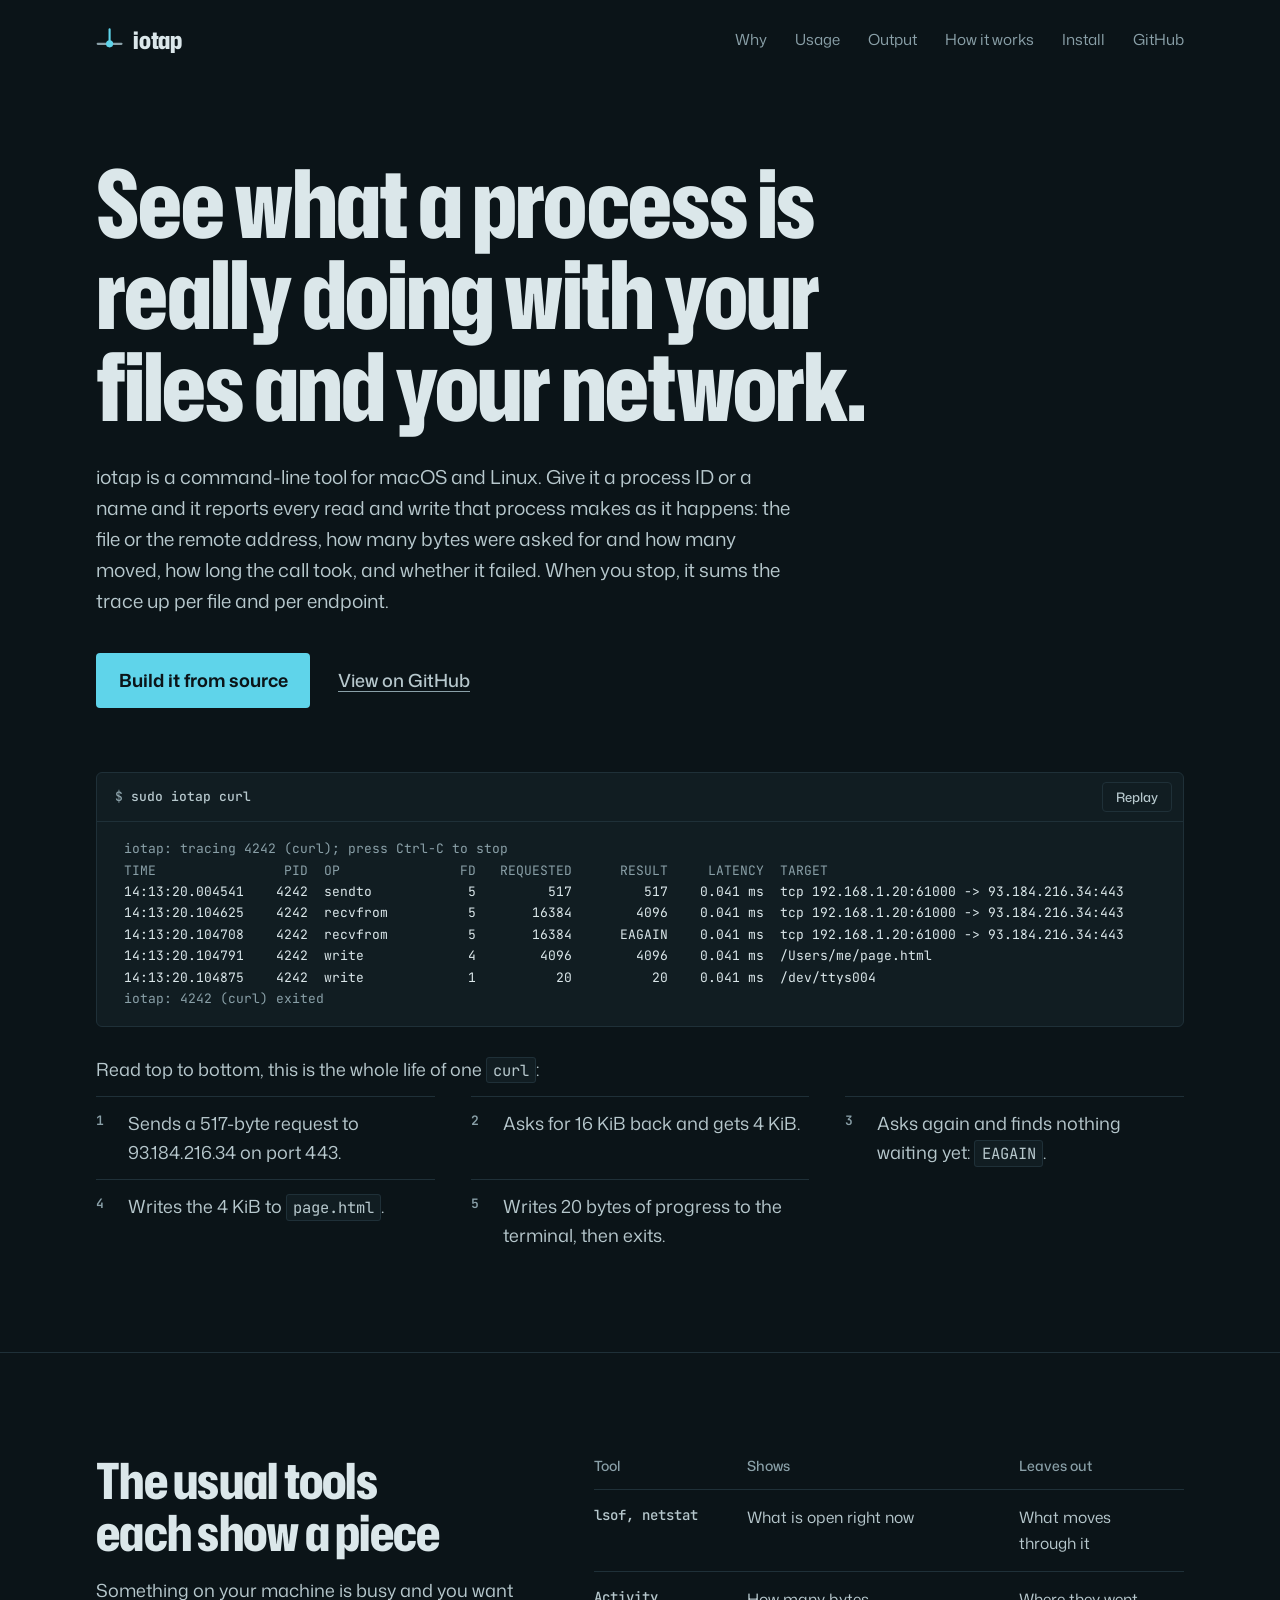
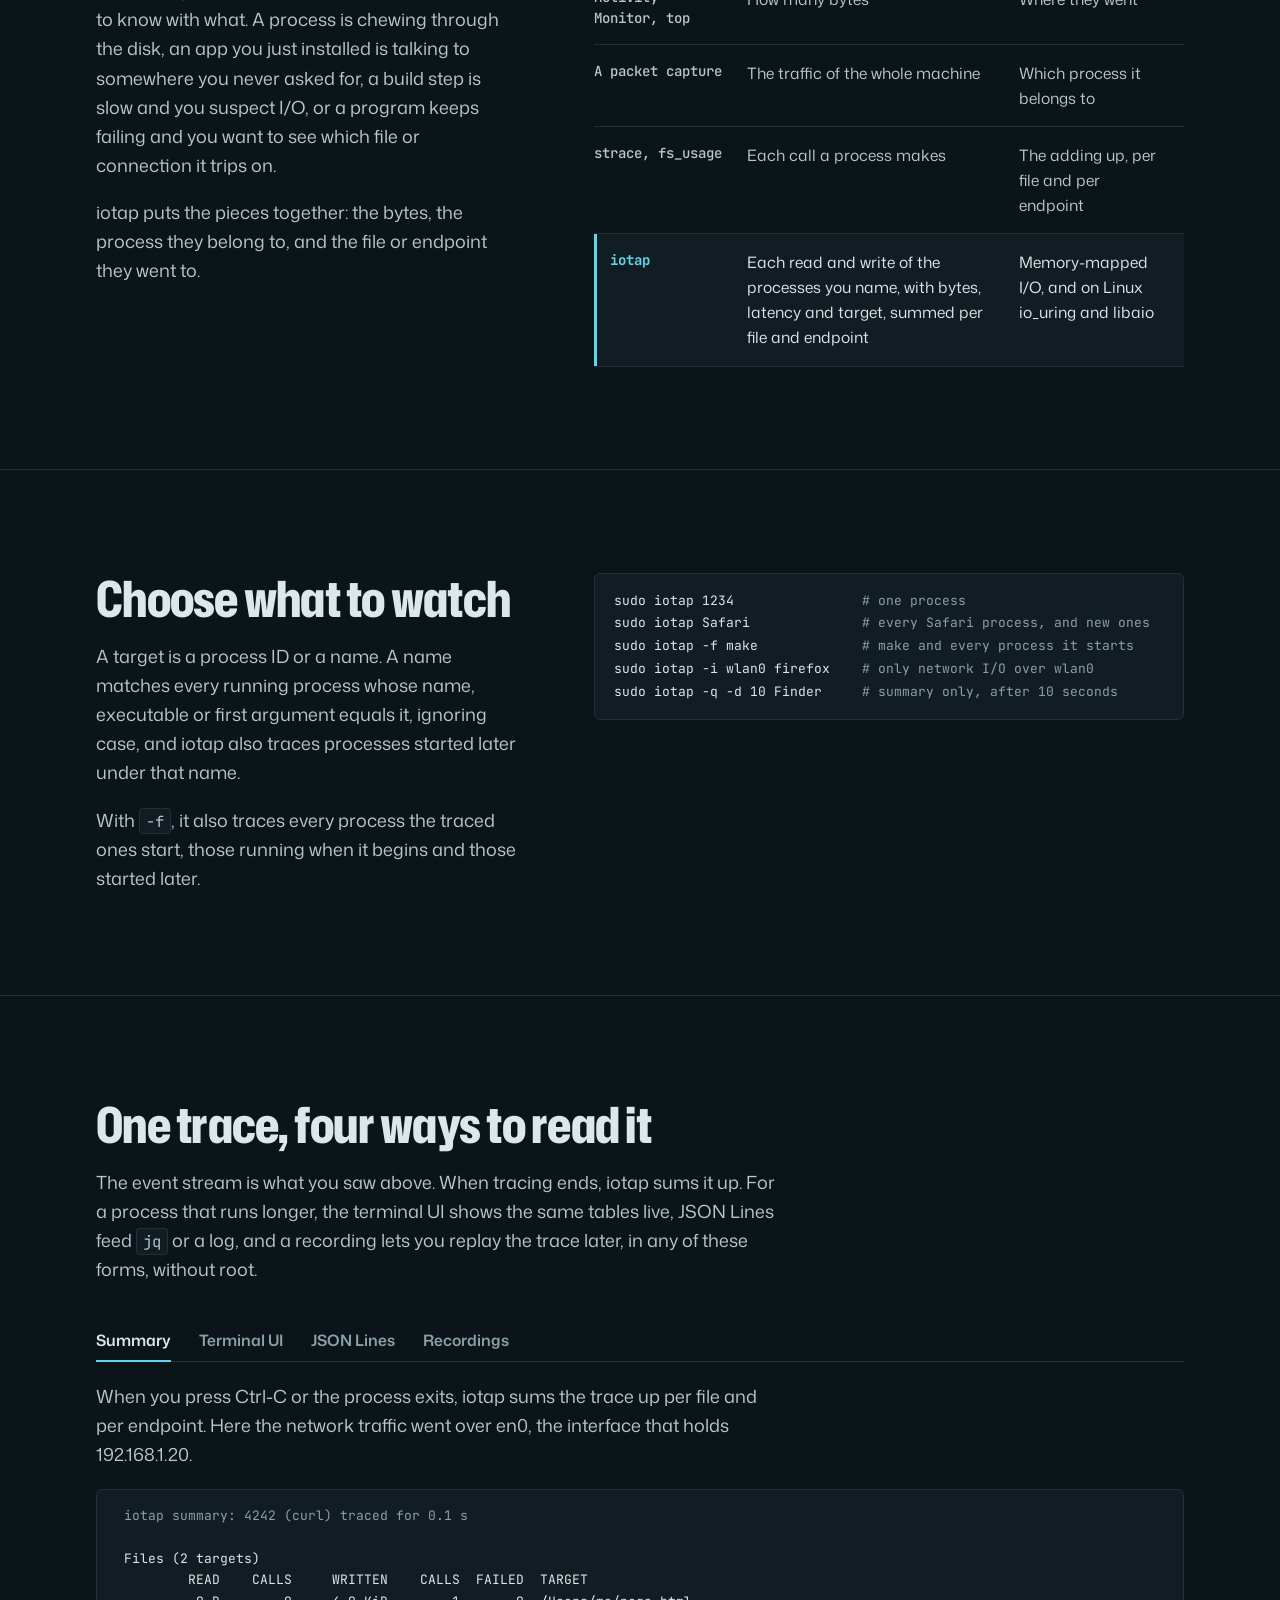
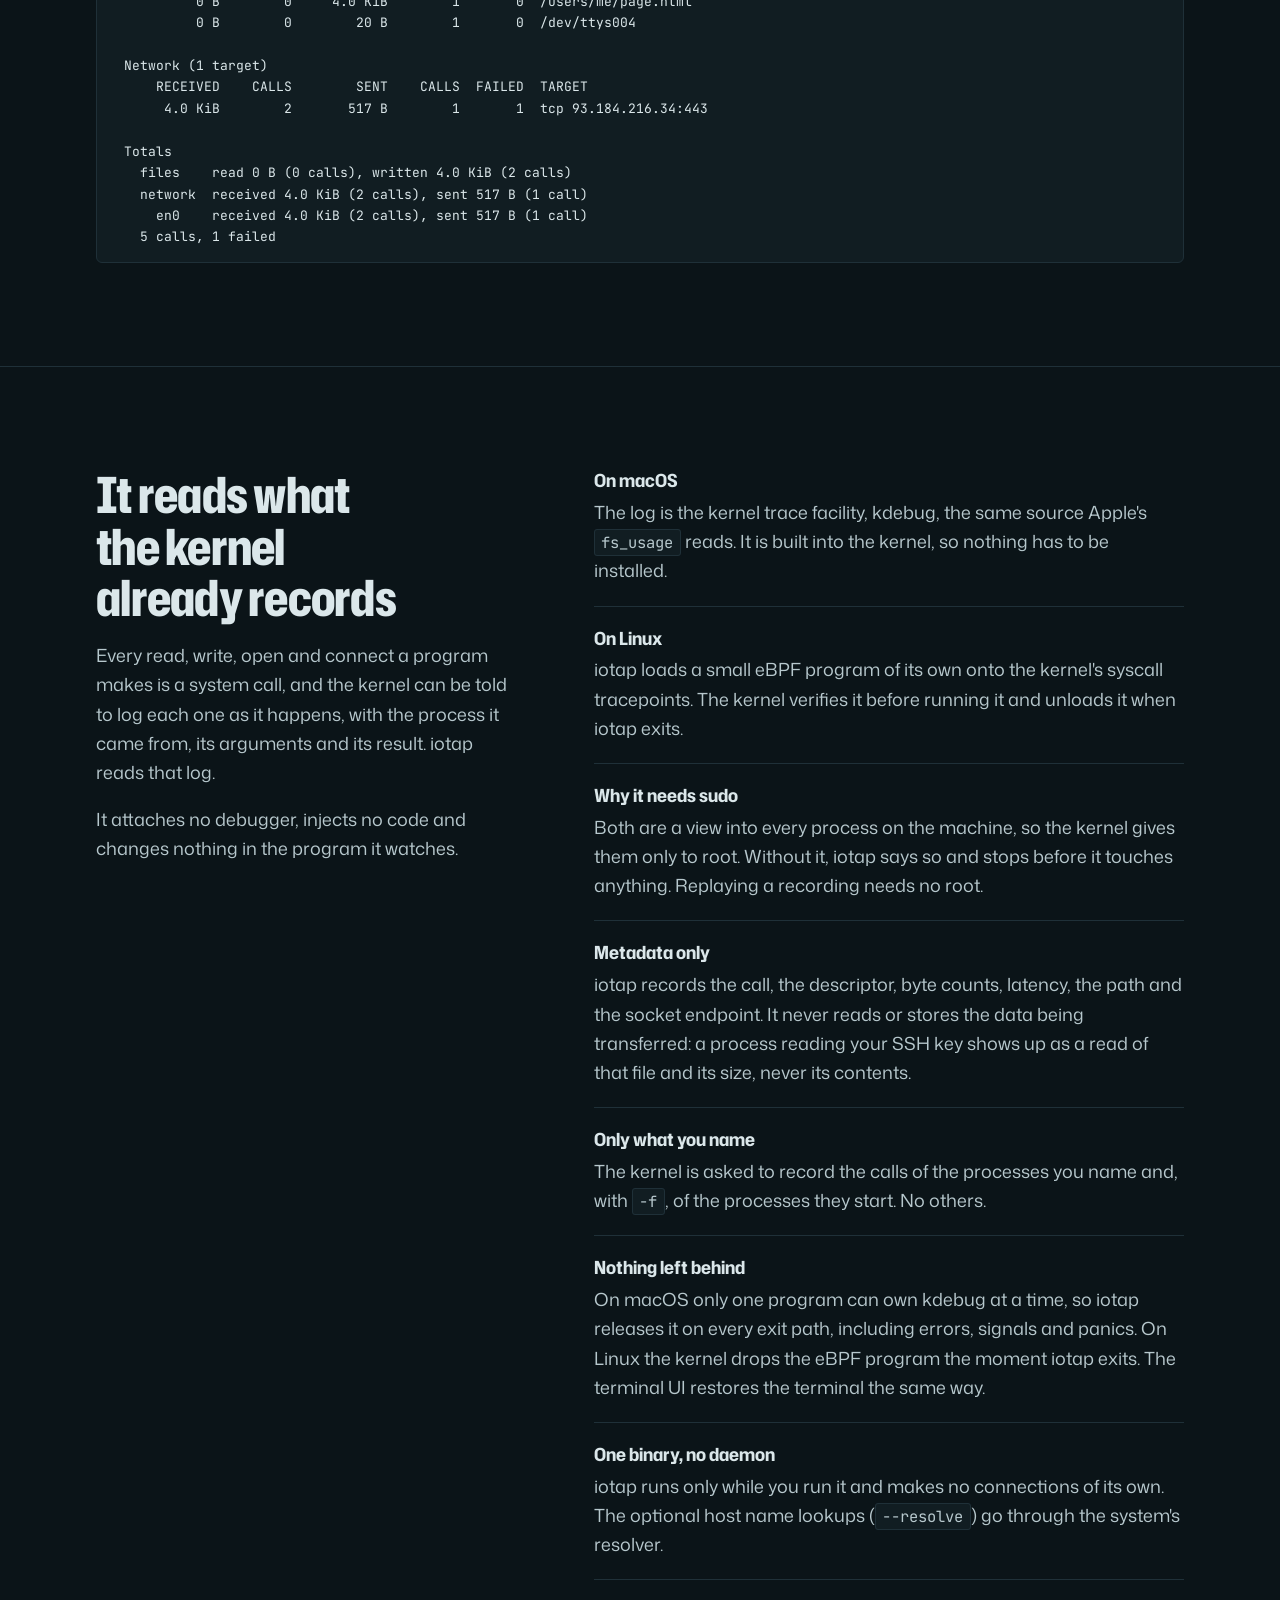
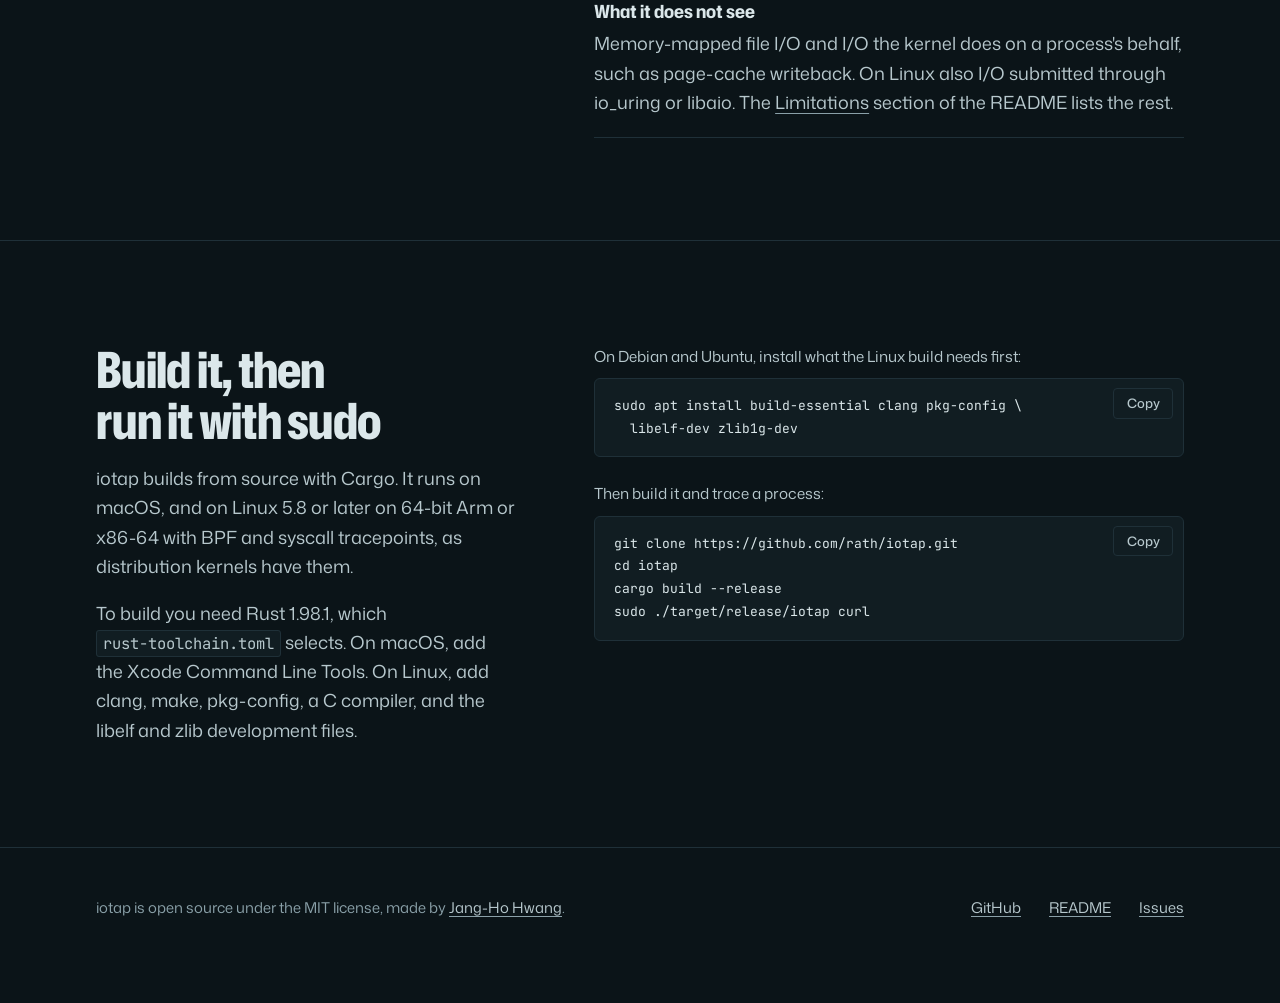
==== docs/index.html @ a46b5065 "docs(site): add the project website for iotap.told.me - Add docs/ with a one-page dark site: what io" ====
<!doctype html>
<html lang="en">
<head>
  <meta charset="utf-8">
  <meta name="viewport" content="width=device-width, initial-scale=1">
  <title>iotap: see the file and network I/O of any process</title>
  <meta name="description" content="A command-line tool for macOS and Linux that reports every read and write a process makes: the file or address, the bytes, the latency. Summed up per file and per endpoint.">
  <meta name="color-scheme" content="dark">
  <meta name="theme-color" content="#0b1418">
  <link rel="canonical" href="https://iotap.told.me/">
  <link rel="icon" href="favicon.svg" type="image/svg+xml">
  <meta property="og:type" content="website">
  <meta property="og:site_name" content="iotap">
  <meta property="og:title" content="iotap: see the file and network I/O of any process">
  <meta property="og:description" content="Every read and write a process makes, with the file or address, the bytes and the latency. For macOS and Linux.">
  <meta property="og:url" content="https://iotap.told.me/">
  <meta property="og:image" content="https://iotap.told.me/assets/og.jpg">
  <meta property="og:image:type" content="image/jpeg">
  <meta property="og:image:width" content="1200">
  <meta property="og:image:height" content="630">
  <meta property="og:image:alt" content="The headline of the iotap website above a few lines of iotap output: a sendto and two recvfrom calls with their sizes and latencies.">
  <meta name="twitter:card" content="summary_large_image">
  <link rel="preload" href="assets/fonts/hubot-sans-latin-wdth.woff2" as="font" type="font/woff2" crossorigin>
  <link rel="preload" href="assets/fonts/mona-sans-latin-wght.woff2" as="font" type="font/woff2" crossorigin>
  <script>document.documentElement.classList.add("js")</script>
  <link rel="stylesheet" href="assets/site.css">
  <script src="assets/site.js" defer></script>
</head>
<body>
  <a class="skip" href="#main">Skip to the content</a>

  <header class="wrap top">
    <a class="mark" href="./" aria-label="iotap, home">
      <svg viewBox="0 0 32 32" aria-hidden="true" focusable="false">
        <path d="M2 21h28" stroke="#8aa0a8" stroke-width="2.5" stroke-linecap="round" fill="none"/>
        <path d="M16 4v17" stroke="#5fd4ea" stroke-width="2.5" stroke-linecap="round" fill="none"/>
        <circle cx="16" cy="21" r="4.2" fill="#5fd4ea"/>
      </svg>
      iotap
    </a>
    <nav aria-label="Sections">
      <a class="opt" href="#why">Why</a>
      <a href="#usage">Usage</a>
      <a href="#output">Output</a>
      <a class="opt" href="#how">How it works</a>
      <a href="#install">Install</a>
      <a href="https://github.com/rath/iotap">GitHub</a>
    </nav>
  </header>

  <main id="main">
    <section class="wrap hero" aria-labelledby="title">
      <h1 id="title">See what a process is really doing with your files and your network.</h1>
      <p class="lede">iotap is a command-line tool for macOS and Linux. Give it a process ID or a name and it reports every read and write that process makes as it happens: the file or the remote address, how many bytes were asked for and how many moved, how long the call took, and whether it failed. When you stop, it sums the trace up per file and per endpoint.</p>
      <div class="actions">
        <a class="btn" href="#install">Build it from source</a>
        <a class="textlink" href="https://github.com/rath/iotap">View on GitHub</a>
      </div>

      <figure class="trace" id="trace">
        <div class="trace-bar">
          <span class="prompt"><span data-typed="sudo iotap curl">sudo iotap curl</span></span>
          <button class="ghost replay" id="replay" type="button">Replay</button>
        </div>
        <div class="term" role="group" aria-label="Example output of sudo iotap curl" tabindex="0">
        <div class="ln dm" data-pause="420">iotap: tracing 4242 (curl); press Ctrl-C to stop</div>
        <div class="ln dm" data-pause="260">TIME                PID  OP               FD   REQUESTED      RESULT     LATENCY  TARGET</div>
        <div class="ln" data-pause="700" data-call="1">14:13:20.004541    4242  sendto            5         517         517    0.041 ms  tcp 192.168.1.20:61000 -&gt; 93.184.216.34:443</div>
        <div class="ln" data-pause="130" data-call="2">14:13:20.104625    4242  recvfrom          5       16384        4096    0.041 ms  tcp 192.168.1.20:61000 -&gt; 93.184.216.34:443</div>
        <div class="ln" data-pause="130" data-call="3">14:13:20.104708    4242  recvfrom          5       16384      EAGAIN    0.041 ms  tcp 192.168.1.20:61000 -&gt; 93.184.216.34:443</div>
        <div class="ln" data-pause="130" data-call="4">14:13:20.104791    4242  write             4        4096        4096    0.041 ms  /Users/me/page.html</div>
        <div class="ln" data-pause="520" data-call="5">14:13:20.104875    4242  write             1          20          20    0.041 ms  /dev/ttys004</div>
        <div class="ln dm" data-pause="0">iotap: 4242 (curl) exited</div>
        </div>
      </figure>

      <p class="story-lead">Read top to bottom, this is the whole life of one <code>curl</code>:</p>
      <ol class="story">
        <li tabindex="0" data-call="1">Sends a 517-byte request to 93.184.216.34 on port 443.</li>
        <li tabindex="0" data-call="2">Asks for 16 KiB back and gets 4 KiB.</li>
        <li tabindex="0" data-call="3">Asks again and finds nothing waiting yet: <code>EAGAIN</code>.</li>
        <li tabindex="0" data-call="4">Writes the 4 KiB to <code>page.html</code>.</li>
        <li tabindex="0" data-call="5">Writes 20 bytes of progress to the terminal, then exits.</li>
      </ol>
    </section>

    <section class="sec" id="why" aria-labelledby="why-title">
      <div class="wrap grid">
        <div class="say">
          <h2 id="why-title">The usual tools each show a piece</h2>
          <p>Something on your machine is busy and you want to know with what. A process is chewing through the disk, an app you just installed is talking to somewhere you never asked for, a build step is slow and you suspect I/O, or a program keeps failing and you want to see which file or connection it trips on.</p>
          <p>iotap puts the pieces together: the bytes, the process they belong to, and the file or endpoint they went to.</p>
        </div>
        <table class="tools">
          <caption class="vh">What each tool shows and what it leaves out</caption>
          <thead>
            <tr><th scope="col">Tool</th><th scope="col">Shows</th><th scope="col">Leaves out</th></tr>
          </thead>
          <tbody>
            <tr><th scope="row">lsof, netstat</th><td data-label="Shows">What is open right now</td><td data-label="Leaves out">What moves through it</td></tr>
            <tr><th scope="row">Activity Monitor, top</th><td data-label="Shows">How many bytes</td><td data-label="Leaves out">Where they went</td></tr>
            <tr><th scope="row">A packet capture</th><td data-label="Shows">The traffic of the whole machine</td><td data-label="Leaves out">Which process it belongs to</td></tr>
            <tr><th scope="row">strace, fs_usage</th><td data-label="Shows">Each call a process makes</td><td data-label="Leaves out">The adding up, per file and per endpoint</td></tr>
            <tr class="us"><th scope="row">iotap</th><td data-label="Shows">Each read and write of the processes you name, with bytes, latency and target, summed per file and endpoint</td><td data-label="Leaves out">Memory-mapped I/O, and on Linux io_uring and libaio</td></tr>
          </tbody>
        </table>
      </div>
    </section>

    <section class="sec" id="usage" aria-labelledby="usage-title">
      <div class="wrap grid">
        <div class="say">
          <h2 id="usage-title">Choose what to watch</h2>
          <p>A target is a process ID or a name. A name matches every running process whose name, executable or first argument equals it, ignoring case, and iotap also traces processes started later under that name.</p>
          <p>With <code>-f</code>, it also traces every process the traced ones start, those running when it begins and those started later.</p>
        </div>
        <div class="cmd">
          <pre><code>sudo iotap 1234                <span class="c"># one process</span>
sudo iotap Safari              <span class="c"># every Safari process, and new ones</span>
sudo iotap -f make             <span class="c"># make and every process it starts</span>
sudo iotap -i wlan0 firefox    <span class="c"># only network I/O over wlan0</span>
sudo iotap -q -d 10 Finder     <span class="c"># summary only, after 10 seconds</span></code></pre>
        </div>
      </div>
    </section>

    <section class="sec" id="output" aria-labelledby="output-title">
      <div class="wrap grid stack">
        <div class="say">
          <h2 id="output-title">One trace, four ways to read it</h2>
          <p>The event stream is what you saw above. When tracing ends, iotap sums it up. For a process that runs longer, the terminal UI shows the same tables live, JSON Lines feed <code>jq</code> or a log, and a recording lets you replay the trace later, in any of these forms, without root.</p>
        </div>
        <div class="tabs">
          <div class="tablist" role="tablist" aria-label="Ways to read a trace">
            <button class="tab" role="tab" type="button" id="tab-summary" aria-controls="panel-summary" aria-selected="true">Summary</button>
            <button class="tab" role="tab" type="button" id="tab-tui" aria-controls="panel-tui" aria-selected="false" tabindex="-1">Terminal UI</button>
            <button class="tab" role="tab" type="button" id="tab-json" aria-controls="panel-json" aria-selected="false" tabindex="-1">JSON Lines</button>
            <button class="tab" role="tab" type="button" id="tab-record" aria-controls="panel-record" aria-selected="false" tabindex="-1">Recordings</button>
          </div>

          <section class="panel" id="panel-summary" role="tabpanel" aria-labelledby="tab-summary">
            <h3>Summary</h3>
            <p>When you press Ctrl-C or the process exits, iotap sums the trace up per file and per endpoint. Here the network traffic went over en0, the interface that holds 192.168.1.20.</p>
            <div class="trace">
              <div class="term" role="group" aria-label="Example summary" tabindex="0">
        <div class="ln dm">iotap summary: 4242 (curl) traced for 0.1 s</div>
        <div class="ln"> </div>
        <div class="ln">Files (2 targets)</div>
        <div class="ln">        READ    CALLS     WRITTEN    CALLS  FAILED  TARGET</div>
        <div class="ln">         0 B        0     4.0 KiB        1       0  /Users/me/page.html</div>
        <div class="ln">         0 B        0        20 B        1       0  /dev/ttys004</div>
        <div class="ln"> </div>
        <div class="ln">Network (1 target)</div>
        <div class="ln">    RECEIVED    CALLS        SENT    CALLS  FAILED  TARGET</div>
        <div class="ln">     4.0 KiB        2       517 B        1       1  tcp 93.184.216.34:443</div>
        <div class="ln"> </div>
        <div class="ln">Totals</div>
        <div class="ln">  files    read 0 B (0 calls), written 4.0 KiB (2 calls)</div>
        <div class="ln">  network  received 4.0 KiB (2 calls), sent 517 B (1 call)</div>
        <div class="ln">    en0    received 4.0 KiB (2 calls), sent 517 B (1 call)</div>
        <div class="ln">  5 calls, 1 failed</div>
              </div>
            </div>
          </section>

          <section class="panel" id="panel-tui" role="tabpanel" aria-labelledby="tab-tui" data-later>
            <h3>Terminal UI</h3>
            <p><code>--tui</code> shows throughput for the last complete second and in total, then three tabs: files, network endpoints, and the latest 10,000 events. This is the Files tab after replaying a recorded download.</p>
            <div class="trace">
              <div class="term" role="group" aria-label="The terminal UI, Files tab" tabindex="0">
        <div class="ln"><span class="rev"> iotap </span> <span class="dm">4242 curl (exited)</span>                                                               0:00:12</div>
        <div class="ln">                FILE READ  FILE WRITTEN  NET RECEIVED      NET SENT</div>
        <div class="ln"> per second           0 B       1.2 MiB       1.2 MiB           0 B</div>
        <div class="ln"> total                0 B      14.1 MiB      14.1 MiB         517 B</div>
        <div class="ln ban"> End of the recording. Press q for the summary.</div>
        <div class="ln"><span class="rev"> 1 Files (2) </span>  2 Network (1)   3 Events (7,205)                                     sort: bytes</div>
        <div class="ln">       READ   CALLS    WRITTEN   CALLS FAILED IDLE TARGET</div>
        <div class="ln">        0 B       0   14.1 MiB    3601      0  &lt;1s /Users/me/big.iso</div>
        <div class="ln">        0 B       0       20 B       1      0  &lt;1s /dev/ttys004</div>
        <div class="ln"> </div>
        <div class="ln dm"> 4242 (curl) exited    q quit  s sort  p pause  i interfaces  r reset  ↑↓ select  enter details</div>
              </div>
            </div>
            <ul class="keys">
              <li><kbd>1</kbd> <kbd>2</kbd> <kbd>3</kbd> switch tabs</li>
              <li><kbd>s</kbd> sort by bytes, read, write, calls or recency</li>
              <li><kbd>Enter</kbd> details of the selected row</li>
              <li><kbd>p</kbd> pause the view; tracing goes on</li>
              <li><kbd>y</kbd> copy the selected path or address</li>
              <li><kbd>i</kbd> traffic of each network interface</li>
              <li><kbd>q</kbd> quit and print the summary</li>
            </ul>
          </section>

          <section class="panel" id="panel-json" role="tabpanel" aria-labelledby="tab-json" data-later>
            <h3>JSON Lines</h3>
            <p><code>--json</code> writes every event as one line, with times in nanoseconds since the Unix epoch and the target as a small object. Pipe it to <code>jq</code>, or keep it as a log. This is one event, spread over several lines.</p>
            <div class="trace">
              <div class="term" role="group" aria-label="One event as JSON" tabindex="0">
        <div class="ln">{</div>
        <div class="ln">  <span class="k">"type"</span>: <span class="s">"event"</span>,</div>
        <div class="ln">  <span class="k">"time_ns"</span>: <span class="n">1790259200104708333</span>,</div>
        <div class="ln">  <span class="k">"pid"</span>: <span class="n">4242</span>,</div>
        <div class="ln">  <span class="k">"tid"</span>: <span class="n">2</span>,</div>
        <div class="ln">  <span class="k">"op"</span>: <span class="s">"recvfrom"</span>,</div>
        <div class="ln">  <span class="k">"dir"</span>: <span class="s">"read"</span>,</div>
        <div class="ln">  <span class="k">"syscall"</span>: <span class="s">"recvfrom"</span>,</div>
        <div class="ln">  <span class="k">"fd"</span>: <span class="n">5</span>,</div>
        <div class="ln">  <span class="k">"requested"</span>: <span class="n">16384</span>,</div>
        <div class="ln">  <span class="k">"bytes"</span>: <span class="z">null</span>,</div>
        <div class="ln">  <span class="k">"messages"</span>: <span class="z">null</span>,</div>
        <div class="ln">  <span class="k">"errno"</span>: <span class="n">35</span>,</div>
        <div class="ln">  <span class="k">"error"</span>: <span class="s">"EAGAIN"</span>,</div>
        <div class="ln">  <span class="k">"latency_ns"</span>: <span class="n">41666</span>,</div>
        <div class="ln">  <span class="k">"target"</span>: {</div>
        <div class="ln">    <span class="k">"kind"</span>: <span class="s">"socket"</span>,</div>
        <div class="ln">    <span class="k">"proto"</span>: <span class="s">"tcp"</span>,</div>
        <div class="ln">    <span class="k">"local"</span>: <span class="s">"192.168.1.20:61000"</span>,</div>
        <div class="ln">    <span class="k">"remote"</span>: <span class="s">"93.184.216.34:443"</span></div>
        <div class="ln">  },</div>
        <div class="ln">  <span class="k">"interface"</span>: <span class="s">"en0"</span>,</div>
        <div class="ln">  <span class="k">"resolved"</span>: <span class="s">"traced"</span></div>
        <div class="ln">}</div>
              </div>
            </div>
            <div class="cmd has-copy" style="margin-top: 1rem">
              <pre id="json-cmd"><code>sudo iotap --json curl | jq -c 'select(.type == "event")'</code></pre>
              <button class="ghost" type="button" data-copy="json-cmd">Copy</button>
            </div>
          </section>

          <section class="panel" id="panel-record" role="tabpanel" aria-labelledby="tab-record" data-later>
            <h3>Recordings</h3>
            <p><code>--record FILE</code> saves the trace, and <code>--replay FILE</code> feeds it through the same processing, so a replay reproduces the output of the live run in any output mode. A recording holds paths and addresses but no transferred data, and replays on the operating system it was made on.</p>
            <div class="cmd has-copy">
              <pre id="record-cmd"><code>sudo iotap --net-only --record t.iotaprec 1234
iotap --replay t.iotaprec              <span class="c"># the same output again, without root</span></code></pre>
              <button class="ghost" type="button" data-copy="record-cmd">Copy</button>
            </div>
          </section>
        </div>
      </div>
    </section>

    <section class="sec" id="how" aria-labelledby="how-title">
      <div class="wrap grid">
        <div class="say">
          <h2 id="how-title">It reads what the kernel already records</h2>
          <p>Every read, write, open and connect a program makes is a system call, and the kernel can be told to log each one as it happens, with the process it came from, its arguments and its result. iotap reads that log.</p>
          <p>It attaches no debugger, injects no code and changes nothing in the program it watches.</p>
        </div>
        <dl class="facts">
          <div>
            <dt>On macOS</dt>
            <dd>The log is the kernel trace facility, kdebug, the same source Apple's <code>fs_usage</code> reads. It is built into the kernel, so nothing has to be installed.</dd>
          </div>
          <div>
            <dt>On Linux</dt>
            <dd>iotap loads a small eBPF program of its own onto the kernel's syscall tracepoints. The kernel verifies it before running it and unloads it when iotap exits.</dd>
          </div>
          <div>
            <dt>Why it needs sudo</dt>
            <dd>Both are a view into every process on the machine, so the kernel gives them only to root. Without it, iotap says so and stops before it touches anything. Replaying a recording needs no root.</dd>
          </div>
          <div>
            <dt>Metadata only</dt>
            <dd>iotap records the call, the descriptor, byte counts, latency, the path and the socket endpoint. It never reads or stores the data being transferred: a process reading your SSH key shows up as a read of that file and its size, never its contents.</dd>
          </div>
          <div>
            <dt>Only what you name</dt>
            <dd>The kernel is asked to record the calls of the processes you name and, with <code>-f</code>, of the processes they start. No others.</dd>
          </div>
          <div>
            <dt>Nothing left behind</dt>
            <dd>On macOS only one program can own kdebug at a time, so iotap releases it on every exit path, including errors, signals and panics. On Linux the kernel drops the eBPF program the moment iotap exits. The terminal UI restores the terminal the same way.</dd>
          </div>
          <div>
            <dt>One binary, no daemon</dt>
            <dd>iotap runs only while you run it and makes no connections of its own. The optional host name lookups (<code>--resolve</code>) go through the system's resolver.</dd>
          </div>
          <div>
            <dt>What it does not see</dt>
            <dd>Memory-mapped file I/O and I/O the kernel does on a process's behalf, such as page-cache writeback. On Linux also I/O submitted through io_uring or libaio. The <a href="https://github.com/rath/iotap#limitations">Limitations</a> section of the README lists the rest.</dd>
          </div>
        </dl>
      </div>
    </section>

    <section class="sec" id="install" aria-labelledby="install-title">
      <div class="wrap grid">
        <div class="say">
          <h2 id="install-title">Build it, then run it with sudo</h2>
          <p>iotap builds from source with Cargo. It runs on macOS, and on Linux 5.8 or later on 64-bit Arm or x86-64 with BPF and syscall tracepoints, as distribution kernels have them.</p>
          <p>To build you need Rust 1.98.1, which <code>rust-toolchain.toml</code> selects. On macOS, add the Xcode Command Line Tools. On Linux, add clang, make, pkg-config, a C compiler, and the libelf and zlib development files.</p>
        </div>
        <div>
          <p class="note">On Debian and Ubuntu, install what the Linux build needs first:</p>
          <div class="cmd has-copy">
            <pre id="apt-cmd"><code>sudo apt install build-essential clang pkg-config \
  libelf-dev zlib1g-dev</code></pre>
            <button class="ghost" type="button" data-copy="apt-cmd">Copy</button>
          </div>
          <p class="note">Then build it and trace a process:</p>
          <div class="cmd has-copy">
            <pre id="build-cmd"><code>git clone https://github.com/rath/iotap.git
cd iotap
cargo build --release
sudo ./target/release/iotap curl</code></pre>
            <button class="ghost" type="button" data-copy="build-cmd">Copy</button>
          </div>
        </div>
      </div>
    </section>
  </main>

  <footer class="foot">
    <div class="wrap">
      <p>iotap is open source under the MIT license, made by <a rel="author" href="https://xrath.com">Jang-Ho Hwang</a>.</p>
      <nav aria-label="Project links">
        <a href="https://github.com/rath/iotap">GitHub</a>
        <a href="https://github.com/rath/iotap#readme">README</a>
        <a href="https://github.com/rath/iotap/issues">Issues</a>
      </nav>
    </div>
  </footer>

  <p class="vh" id="status" role="status" aria-live="polite"></p>
</body>
</html>
---- docs/assets/site.css ----
/* The iotap website. Static, no build step. Colors follow the terminal UI's own: cyan marks what is
   selected, yellow a notice, red a failure; everything else is grey on dark glass. */

@font-face {
  font-family: "Hubot Sans";
  src: url("fonts/hubot-sans-latin-wdth.woff2") format("woff2");
  font-weight: 200 900;
  font-stretch: 75% 125%;
  font-style: normal;
  font-display: swap;
}

@font-face {
  font-family: "Mona Sans";
  src: url("fonts/mona-sans-latin-wght.woff2") format("woff2");
  font-weight: 200 900;
  font-style: normal;
  font-display: swap;
}

@font-face {
  font-family: "JetBrains Mono";
  src: url("fonts/jetbrains-mono-latin-wght.woff2") format("woff2");
  font-weight: 100 800;
  font-style: normal;
  font-display: swap;
}

:root {
  color-scheme: dark;

  --glass: #0b1418;
  --bench: #111d22;
  --bench-hi: #172a31;
  --rule: #1f3038;
  --ink: #dbe7ea;
  --soft: #b7c8cd;
  --dim: #8aa0a8;
  --tap: #5fd4ea;
  --caution: #f2c14e;
  --fail: #ff7b72;

  --sans: "Mona Sans", ui-sans-serif, system-ui, -apple-system, "Segoe UI", sans-serif;
  --display: "Hubot Sans", var(--sans);
  --mono: "JetBrains Mono", ui-monospace, "SF Mono", Menlo, Consolas, "Liberation Mono", monospace;

  --measure: 62ch;
  --gutter: clamp(1.25rem, 4.5vw, 3rem);
}

*,
*::before,
*::after {
  box-sizing: border-box;
}

html {
  background: var(--glass);
  scroll-behavior: smooth;
  -webkit-text-size-adjust: 100%;
  text-size-adjust: 100%;
}

body {
  margin: 0;
  background: var(--glass);
  color: var(--ink);
  font: 400 clamp(1rem, 0.35vw + 0.93rem, 1.125rem) / 1.62 var(--sans);
  -webkit-font-smoothing: antialiased;
  text-rendering: optimizeLegibility;
}

::selection {
  background: var(--tap);
  color: var(--glass);
}

a {
  color: inherit;
  text-decoration-color: var(--dim);
  text-underline-offset: 0.22em;
}

a:hover {
  text-decoration-color: var(--tap);
}

:focus-visible {
  outline: 2px solid var(--tap);
  outline-offset: 3px;
  border-radius: 2px;
}

code,
pre,
kbd {
  font-family: var(--mono);
}

p code,
li code,
dd code,
td code {
  font-size: 0.86em;
  padding: 0.12em 0.4em;
  background: var(--bench);
  border: 1px solid var(--rule);
  border-radius: 3px;
  white-space: nowrap;
}

.wrap {
  width: 100%;
  max-width: 74rem;
  margin-inline: auto;
  padding-inline: var(--gutter);
}

.skip {
  position: absolute;
  left: var(--gutter);
  top: -4rem;
  z-index: 10;
  padding: 0.6rem 1rem;
  background: var(--tap);
  color: var(--glass);
  font-weight: 600;
  text-decoration: none;
}

.skip:focus {
  top: 0.75rem;
}

.vh {
  position: absolute;
  width: 1px;
  height: 1px;
  overflow: hidden;
  clip-path: inset(50%);
  white-space: nowrap;
}

/* Header */

.top {
  display: flex;
  flex-wrap: wrap;
  align-items: center;
  justify-content: space-between;
  gap: 0.75rem 2rem;
  padding-block: 1.4rem;
}

.mark {
  display: inline-flex;
  align-items: center;
  gap: 0.6rem;
  font: 800 1.5rem / 1 var(--display);
  font-stretch: 80%;
  letter-spacing: -0.005em;
  text-decoration: none;
}

.mark svg {
  width: 1.7rem;
  height: 1.7rem;
  flex: none;
}

.top nav {
  display: flex;
  flex-wrap: wrap;
  gap: 0.25rem 1.75rem;
  font-size: 0.95rem;
}

.top nav a {
  padding-block: 0.3rem;
  color: var(--dim);
  text-decoration: none;
}

.top nav a:hover {
  color: var(--ink);
}

@media (max-width: 34rem) {
  .top nav .opt {
    display: none;
  }
}

/* Hero */

.hero {
  padding-block: clamp(2rem, 6vw, 5.5rem) clamp(3rem, 7vw, 6rem);
}

h1 {
  max-width: 13em;
  margin: 0;
  font: 800 clamp(2.6rem, 7.4vw, 5.9rem) / 0.97 var(--display);
  font-stretch: 76%;
  letter-spacing: -0.02em;
  text-wrap: balance;
}

.lede {
  max-width: 58ch;
  margin: clamp(1.25rem, 3vw, 2rem) 0 0;
  color: var(--soft);
  font-size: 1.0625em;
}

.actions {
  display: flex;
  flex-wrap: wrap;
  align-items: center;
  gap: 0.75rem 1.75rem;
  margin-top: clamp(1.5rem, 3vw, 2.25rem);
}

.btn {
  display: inline-block;
  padding: 0.72em 1.25em;
  background: var(--tap);
  color: var(--glass);
  font-weight: 650;
  text-decoration: none;
  border-radius: 4px;
  transition: background-color 0.15s;
}

.btn:hover {
  background: #8de3f3;
}

.textlink {
  color: var(--soft);
  font-weight: 500;
}

/* The trace: terminal output, set directly on the page */

.trace {
  margin: clamp(2.25rem, 5vw, 4rem) 0 0;
  background: var(--bench);
  border: 1px solid var(--rule);
  border-radius: 6px;
}

.trace-bar {
  display: flex;
  align-items: center;
  justify-content: space-between;
  gap: 1rem;
  padding: 0.55rem 0.7rem 0.55rem 1.1rem;
  border-bottom: 1px solid var(--rule);
  font: 500 0.8125rem / 1.4 var(--mono);
  color: var(--soft);
}

.prompt::before {
  content: "$ ";
  color: var(--dim);
}

.ghost {
  padding: 0.35rem 0.8rem;
  background: transparent;
  color: var(--soft);
  border: 1px solid var(--rule);
  border-radius: 4px;
  font: 500 0.8125rem / 1.3 var(--sans);
  cursor: pointer;
  transition: border-color 0.15s, color 0.15s;
}

.ghost:hover {
  border-color: var(--dim);
  color: var(--ink);
}

/* The buttons that need scripting show only when it runs. */
.replay,
[data-copy] {
  display: none;
}

.js .replay,
.js [data-copy] {
  display: inline-block;
}

.term {
  padding-block: 1rem;
  overflow-x: auto;
  font: 400 0.8125rem / 1.65 var(--mono);
  color: var(--ink);
  tab-size: 4;
}

.ln {
  position: relative;
  min-width: max-content;
  padding: 0 1.25rem 0 1.7rem;
  white-space: pre;
}

.ln::before {
  content: "\258C";
  position: absolute;
  left: 0.7rem;
  color: var(--tap);
  opacity: 0;
}

.ln.on {
  background: var(--bench-hi);
  font-weight: 700;
}

.ln.on::before {
  opacity: 1;
}

.ln.dm,
.dm {
  color: var(--dim);
}

.js .ln.pending {
  visibility: hidden;
}

.story {
  display: grid;
  grid-template-columns: repeat(auto-fit, minmax(min(100%, 16rem), 1fr));
  gap: 0 2.25rem;
  margin: 1.75rem 0 0;
  padding: 0;
  list-style: none;
  counter-reset: call;
}

.story li {
  position: relative;
  padding: 0.75rem 0 0.75rem 2rem;
  border-top: 1px solid var(--rule);
  color: var(--soft);
  counter-increment: call;
}

.story li::before {
  content: counter(call);
  position: absolute;
  left: 0;
  top: 0.75rem;
  font: 600 0.8125rem / 1.9 var(--mono);
  color: var(--dim);
}

.story li:hover,
.story li.on {
  color: var(--ink);
}

.story li:hover::before,
.story li.on::before {
  color: var(--tap);
}

.story-lead {
  margin: 1.75rem 0 0;
  color: var(--soft);
}

.story-lead + .story {
  margin-top: 0.75rem;
}

/* Sections: the argument on the left, the evidence on the right */

.sec {
  padding-block: clamp(3.5rem, 8vw, 6.5rem);
  border-top: 1px solid var(--rule);
  scroll-margin-top: 0.5rem;
}

.grid {
  display: grid;
  grid-template-columns: minmax(0, 5fr) minmax(0, 7fr);
  gap: 2.25rem clamp(2rem, 6vw, 5.5rem);
  align-items: start;
}

/* A grid item may not grow past its track for the sake of a code block that scrolls. */
.grid > * {
  min-width: 0;
}

.grid > .say {
  position: sticky;
  top: 2rem;
}

/* The section whose evidence is wide, such as the terminal UI, gives it the full width. */
.grid.stack {
  grid-template-columns: minmax(0, 1fr);
}

.grid.stack > .say {
  position: static;
}

@media (max-width: 56rem) {
  .grid {
    grid-template-columns: minmax(0, 1fr);
  }

  .grid > .say {
    position: static;
  }
}

h2 {
  margin: 0 0 1.1rem;
  font: 780 clamp(2rem, 4.2vw, 3.1rem) / 1.04 var(--display);
  font-stretch: 80%;
  letter-spacing: -0.015em;
  text-wrap: balance;
}

h3 {
  margin: 0;
  font: 700 1.125rem / 1.3 var(--display);
  font-stretch: 90%;
}

.say p {
  max-width: var(--measure);
  margin: 0 0 1em;
  color: var(--soft);
}

.say p:last-child {
  margin-bottom: 0;
}

/* Comparison table */

.tools {
  width: 100%;
  border-collapse: collapse;
  font-size: 0.975rem;
}

.tools th,
.tools td {
  padding: 0.95rem 1.1rem 0.95rem 0;
  border-bottom: 1px solid var(--rule);
  text-align: left;
  vertical-align: top;
}

.tools thead th {
  padding-block: 0 0.7rem;
  color: var(--dim);
  font-weight: 500;
  font-size: 0.875rem;
}

.tools tbody th {
  width: 26%;
  font: 500 0.875rem / 1.5 var(--mono);
  color: var(--soft);
}

.tools td {
  color: var(--soft);
}

.tools .us th,
.tools .us td {
  background: var(--bench);
  color: var(--ink);
}

.tools .us th {
  padding-left: 1rem;
  box-shadow: inset 3px 0 0 var(--tap);
  color: var(--tap);
  font-weight: 700;
}

.tools .us td:last-child {
  padding-right: 1rem;
}

@media (max-width: 40rem) {
  .tools thead {
    display: none;
  }

  .tools tr,
  .tools th,
  .tools td {
    display: block;
    width: auto !important;
  }

  .tools tbody tr {
    padding-block: 0.9rem;
    border-bottom: 1px solid var(--rule);
  }

  .tools th,
  .tools td {
    padding: 0.15rem 0;
    border: 0;
  }

  .tools td::before {
    content: attr(data-label) ": ";
    color: var(--dim);
  }

  .tools .us {
    padding-inline: 1rem;
    box-shadow: inset 3px 0 0 var(--tap);
  }

  .tools .us th {
    padding-left: 0;
    box-shadow: none;
  }

  .tools .us td:last-child {
    padding-right: 0;
  }
}

/* Code blocks with a copy button */

.cmd {
  position: relative;
  background: var(--bench);
  border: 1px solid var(--rule);
  border-radius: 6px;
}

.note {
  margin: 0 0 0.6rem;
  color: var(--soft);
  font-size: 0.95rem;
}

.cmd + .note {
  margin-top: 1.5rem;
}

.cmd pre {
  margin: 0;
  padding: 1rem 1.15rem;
  overflow-x: auto;
  font: 400 0.8125rem / 1.75 var(--mono);
  color: var(--ink);
}

.cmd.has-copy pre {
  padding-right: 5.5rem;
}

.cmd .c {
  color: var(--dim);
}

.cmd .ghost {
  position: absolute;
  top: 0.6rem;
  right: 0.6rem;
  background: var(--bench);
}

/* Where the text may scroll under it, the button sits below the commands instead. */
@media (max-width: 40rem) {
  .cmd.has-copy pre {
    padding-right: 1.15rem;
  }

  .cmd .ghost {
    position: static;
    margin: 0 0 0.75rem 1.15rem;
  }
}

/* Tabs over the ways to read a trace */

.tablist {
  display: none;
  flex-wrap: wrap;
  gap: 0 1.75rem;
  margin: 0 0 1.25rem;
  border-bottom: 1px solid var(--rule);
}

.js .tablist {
  display: flex;
}

.tab {
  margin-bottom: -1px;
  padding: 0.6rem 0;
  background: none;
  border: 0;
  border-bottom: 2px solid transparent;
  color: var(--dim);
  font: 600 0.975rem / 1.3 var(--sans);
  cursor: pointer;
}

.tab:hover {
  color: var(--ink);
}

.tab[aria-selected="true"] {
  color: var(--ink);
  border-bottom-color: var(--tap);
}

.panel + .panel {
  margin-top: 3rem;
}

.js .panel[data-later] {
  display: none;
}

.js .panel + .panel {
  margin-top: 0;
}

.js .panel > h3 {
  position: absolute;
  width: 1px;
  height: 1px;
  overflow: hidden;
  clip-path: inset(50%);
}

.panel > h3 {
  margin-bottom: 0.75rem;
}

.panel > p {
  max-width: var(--measure);
  margin: 0 0 1.25rem;
  color: var(--soft);
}

.panel .trace {
  margin-top: 0;
}

.panel .term {
  padding-block: 0.9rem;
}

.keys {
  display: grid;
  grid-template-columns: repeat(auto-fit, minmax(13rem, 1fr));
  gap: 0.5rem 2rem;
  margin: 1.25rem 0 0;
  padding: 0;
  list-style: none;
  color: var(--soft);
  font-size: 0.925rem;
}

kbd {
  display: inline-block;
  min-width: 1.6em;
  padding: 0.05em 0.45em;
  text-align: center;
  background: var(--bench);
  border: 1px solid var(--rule);
  border-bottom-width: 2px;
  border-radius: 3px;
  font-size: 0.85em;
  color: var(--ink);
}

/* The terminal UI as it is drawn: reversed title and tab, yellow banner, dim hints */

.rev {
  background: var(--ink);
  color: var(--glass);
  font-weight: 700;
}

.ban {
  background: var(--caution);
  color: var(--glass);
}

.k {
  color: var(--dim);
}

.s {
  color: var(--soft);
}

.n {
  color: var(--tap);
}

.z {
  color: var(--caution);
}

/* How it works */

.facts {
  margin: 0;
}

.facts > div {
  padding: 1.25rem 0;
  border-bottom: 1px solid var(--rule);
}

.facts > div:first-child {
  padding-top: 0;
}

.facts dt {
  margin: 0 0 0.35rem;
  font: 700 1.125rem / 1.3 var(--display);
  font-stretch: 90%;
}

.facts dd {
  max-width: var(--measure);
  margin: 0;
  color: var(--soft);
}

/* Footer */

.foot {
  padding-block: 3rem 4rem;
  border-top: 1px solid var(--rule);
  color: var(--dim);
  font-size: 0.925rem;
}

.foot .wrap {
  display: flex;
  flex-wrap: wrap;
  justify-content: space-between;
  gap: 1rem 3rem;
}

.foot p {
  margin: 0;
}

.foot nav {
  display: flex;
  flex-wrap: wrap;
  gap: 0.25rem 1.75rem;
}

.foot a {
  color: var(--soft);
}

/* The 404 page */

.lost {
  padding-block: clamp(3rem, 12vw, 9rem);
}

.lost h1 {
  font-size: clamp(2.4rem, 6vw, 4.4rem);
}

/* Terminal output is shown as the terminal prints it: "->" stays two characters. This comes after
   the font shorthands above, which reset the variants. */
code,
pre,
kbd,
.trace-bar,
.term,
.cmd pre {
  font-variant-ligatures: none;
  font-feature-settings: "liga" 0, "calt" 0;
}

@media (prefers-reduced-motion: reduce) {
  html {
    scroll-behavior: auto;
  }

  * {
    transition: none !important;
  }

  .js .replay {
    display: none;
  }
}

@media print {
  html,
  body {
    background: #fff;
    color: #000;
  }
}
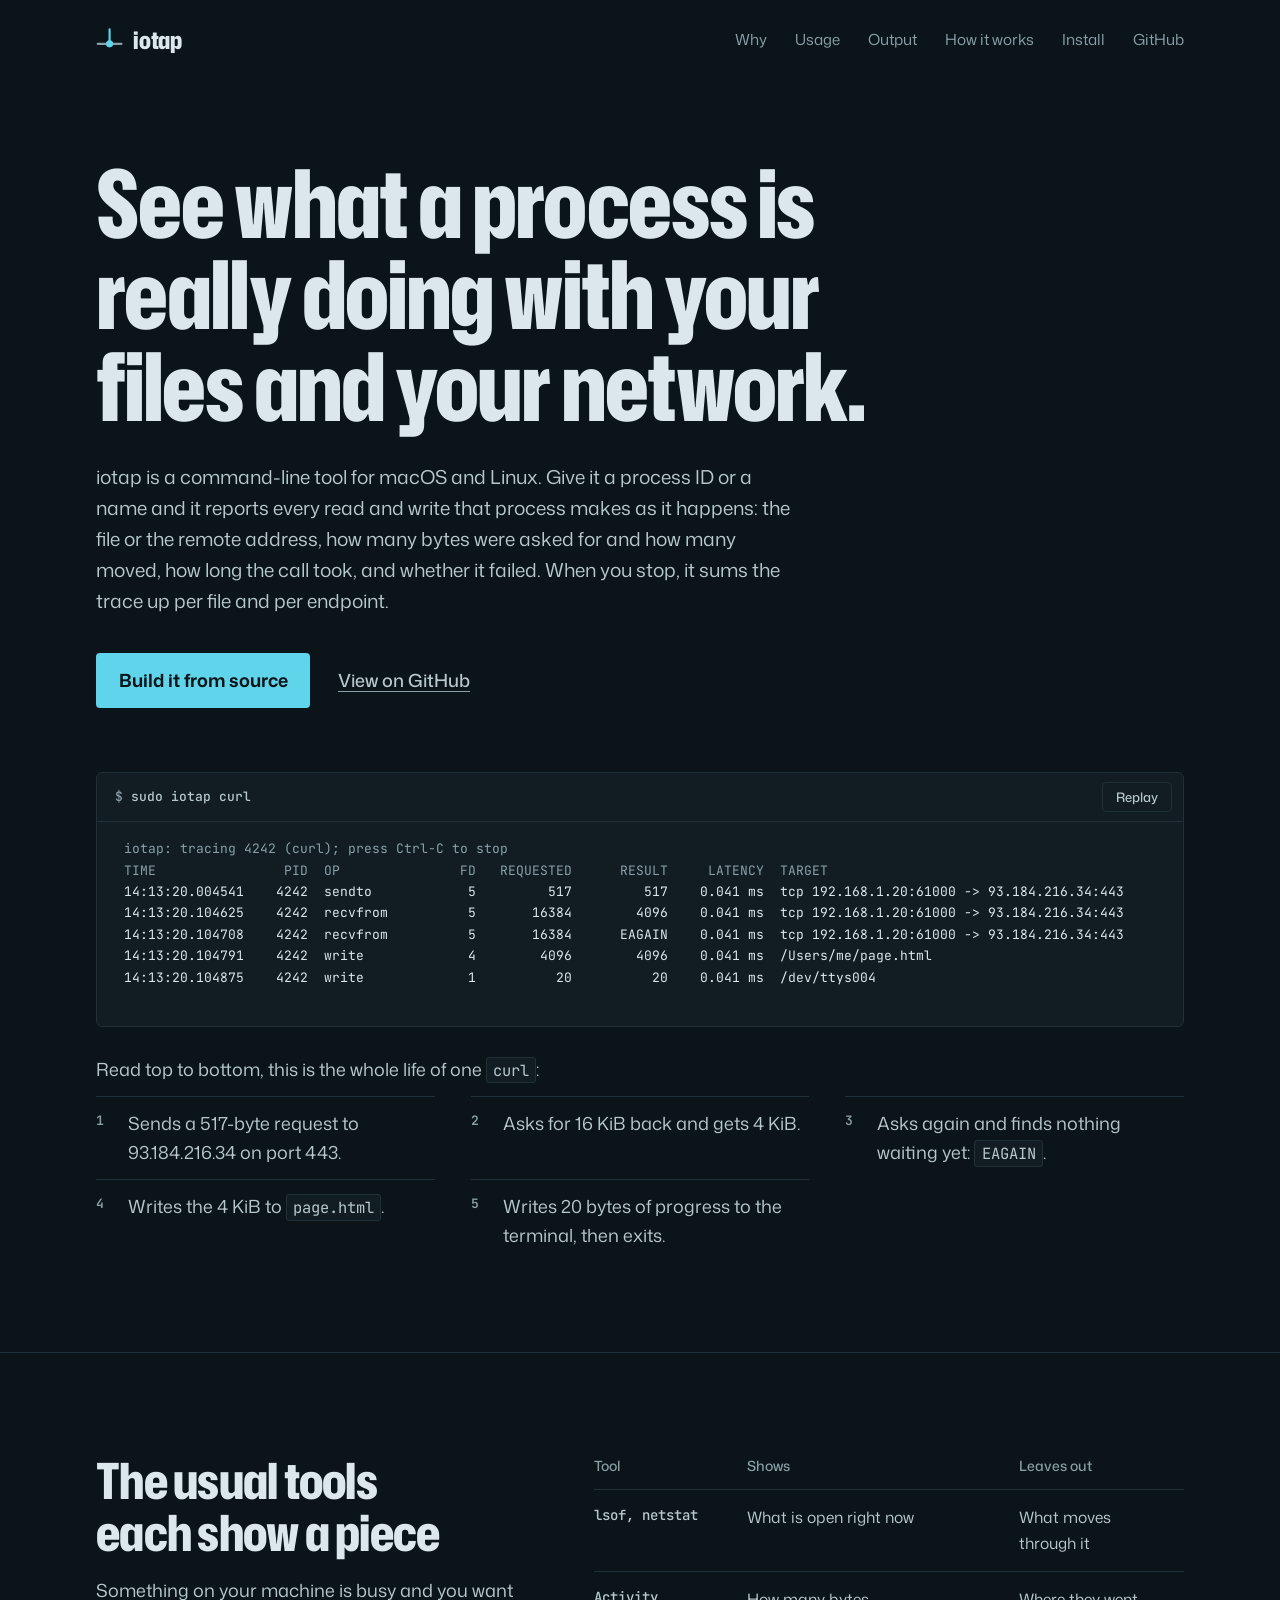
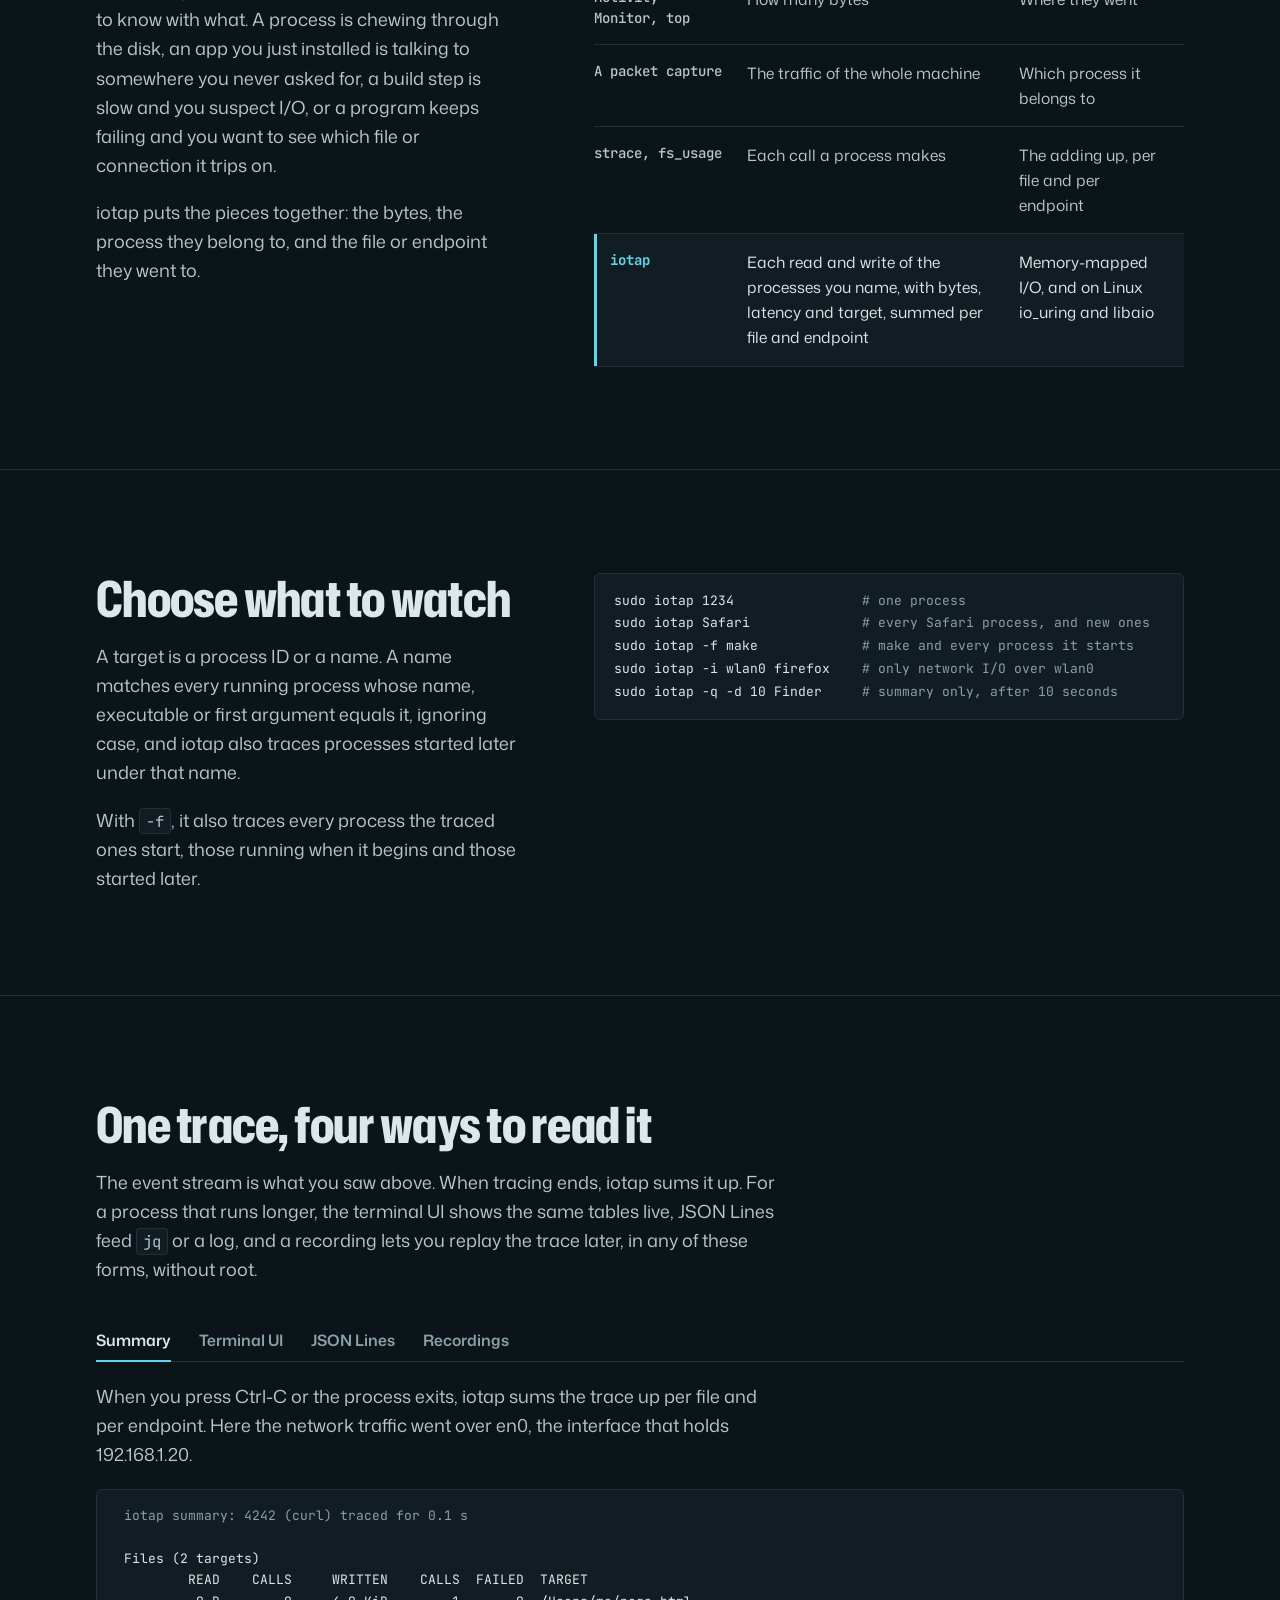
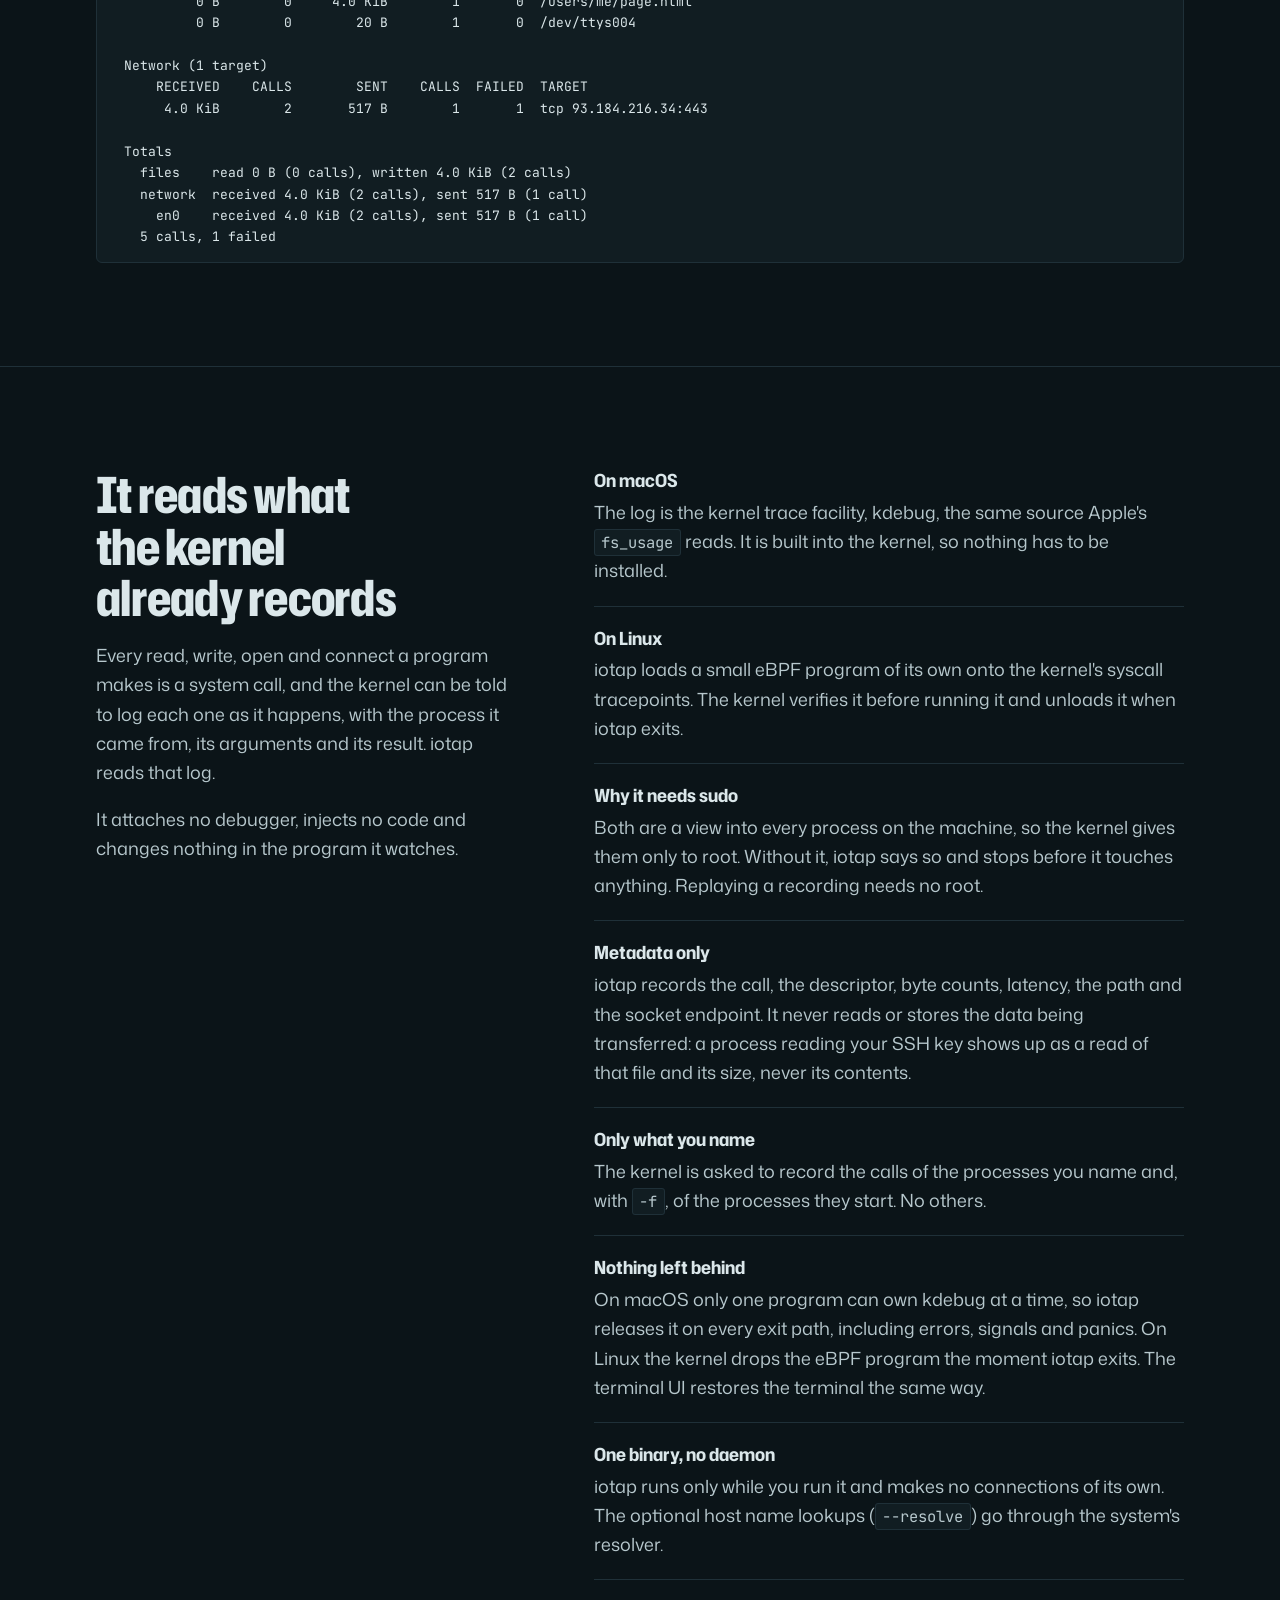
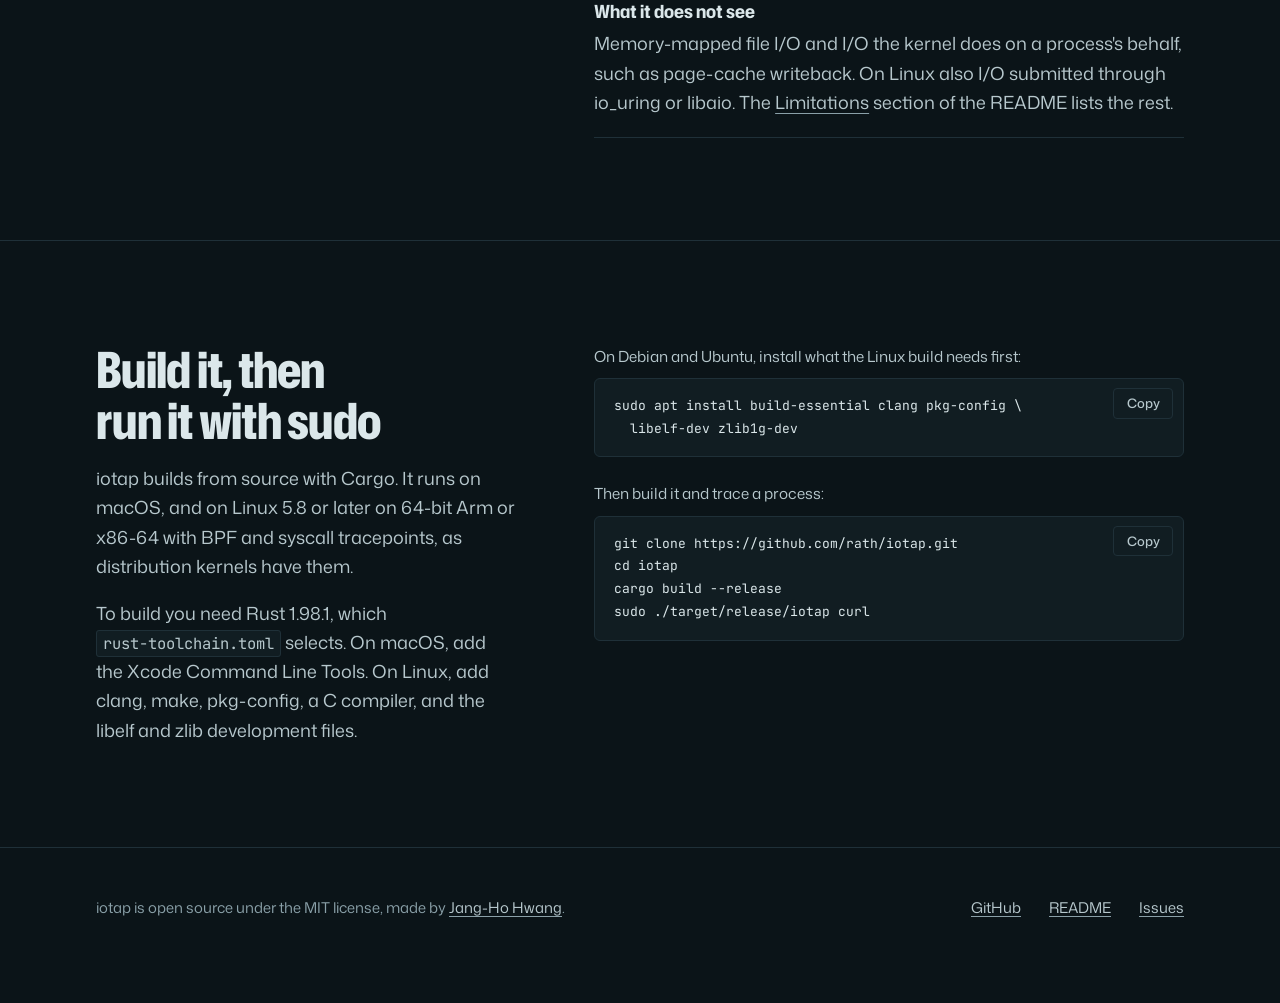
==== commit b62dbd15: "feat(site): give the home page structured data and fuller metadata - Add JSON-LD naming the website " ====
--- a/docs/index.html
+++ b/docs/index.html
@@ -4,13 +4,17 @@
   <meta charset="utf-8">
   <meta name="viewport" content="width=device-width, initial-scale=1">
   <title>iotap: see the file and network I/O of any process</title>
-  <meta name="description" content="A command-line tool for macOS and Linux that reports every read and write a process makes: the file or address, the bytes, the latency. Summed up per file and per endpoint.">
+  <meta name="description" content="A command-line tool for macOS and Linux that reports every read and write a process makes: file or address, bytes, latency. Summed up per file and per endpoint.">
+  <meta name="robots" content="max-image-preview:large">
   <meta name="color-scheme" content="dark">
   <meta name="theme-color" content="#0b1418">
   <link rel="canonical" href="https://iotap.told.me/">
+  <link rel="icon" href="favicon.ico" sizes="48x48">
   <link rel="icon" href="favicon.svg" type="image/svg+xml">
+  <link rel="apple-touch-icon" href="apple-touch-icon.png">
   <meta property="og:type" content="website">
   <meta property="og:site_name" content="iotap">
+  <meta property="og:locale" content="en_US">
   <meta property="og:title" content="iotap: see the file and network I/O of any process">
   <meta property="og:description" content="Every read and write a process makes, with the file or address, the bytes and the latency. For macOS and Linux.">
   <meta property="og:url" content="https://iotap.told.me/">
@@ -20,6 +24,37 @@
   <meta property="og:image:height" content="630">
   <meta property="og:image:alt" content="The headline of the iotap website above a few lines of iotap output: a sendto and two recvfrom calls with their sizes and latencies.">
   <meta name="twitter:card" content="summary_large_image">
+  <meta name="twitter:image:alt" content="The headline of the iotap website above a few lines of iotap output: a sendto and two recvfrom calls with their sizes and latencies.">
+  <script type="application/ld+json">
+  {
+    "@context": "https://schema.org",
+    "@graph": [
+      {
+        "@type": "WebSite",
+        "@id": "https://iotap.told.me/#website",
+        "url": "https://iotap.told.me/",
+        "name": "iotap",
+        "inLanguage": "en"
+      },
+      {
+        "@type": "SoftwareApplication",
+        "@id": "https://iotap.told.me/#software",
+        "name": "iotap",
+        "url": "https://iotap.told.me/",
+        "description": "A command-line tool for macOS and Linux that reports every read and write a process makes: file or address, bytes, latency. Summed up per file and per endpoint.",
+        "applicationCategory": "DeveloperApplication",
+        "operatingSystem": "macOS, Linux",
+        "installUrl": "https://iotap.told.me/#install",
+        "image": "https://iotap.told.me/assets/og.jpg",
+        "license": "https://spdx.org/licenses/MIT.html",
+        "isAccessibleForFree": true,
+        "offers": { "@type": "Offer", "price": "0", "priceCurrency": "USD" },
+        "sameAs": "https://github.com/rath/iotap",
+        "author": { "@type": "Person", "name": "Jang-Ho Hwang", "url": "https://xrath.com" }
+      }
+    ]
+  }
+  </script>
   <link rel="preload" href="assets/fonts/hubot-sans-latin-wdth.woff2" as="font" type="font/woff2" crossorigin>
   <link rel="preload" href="assets/fonts/mona-sans-latin-wght.woff2" as="font" type="font/woff2" crossorigin>
   <script>document.documentElement.classList.add("js")</script>
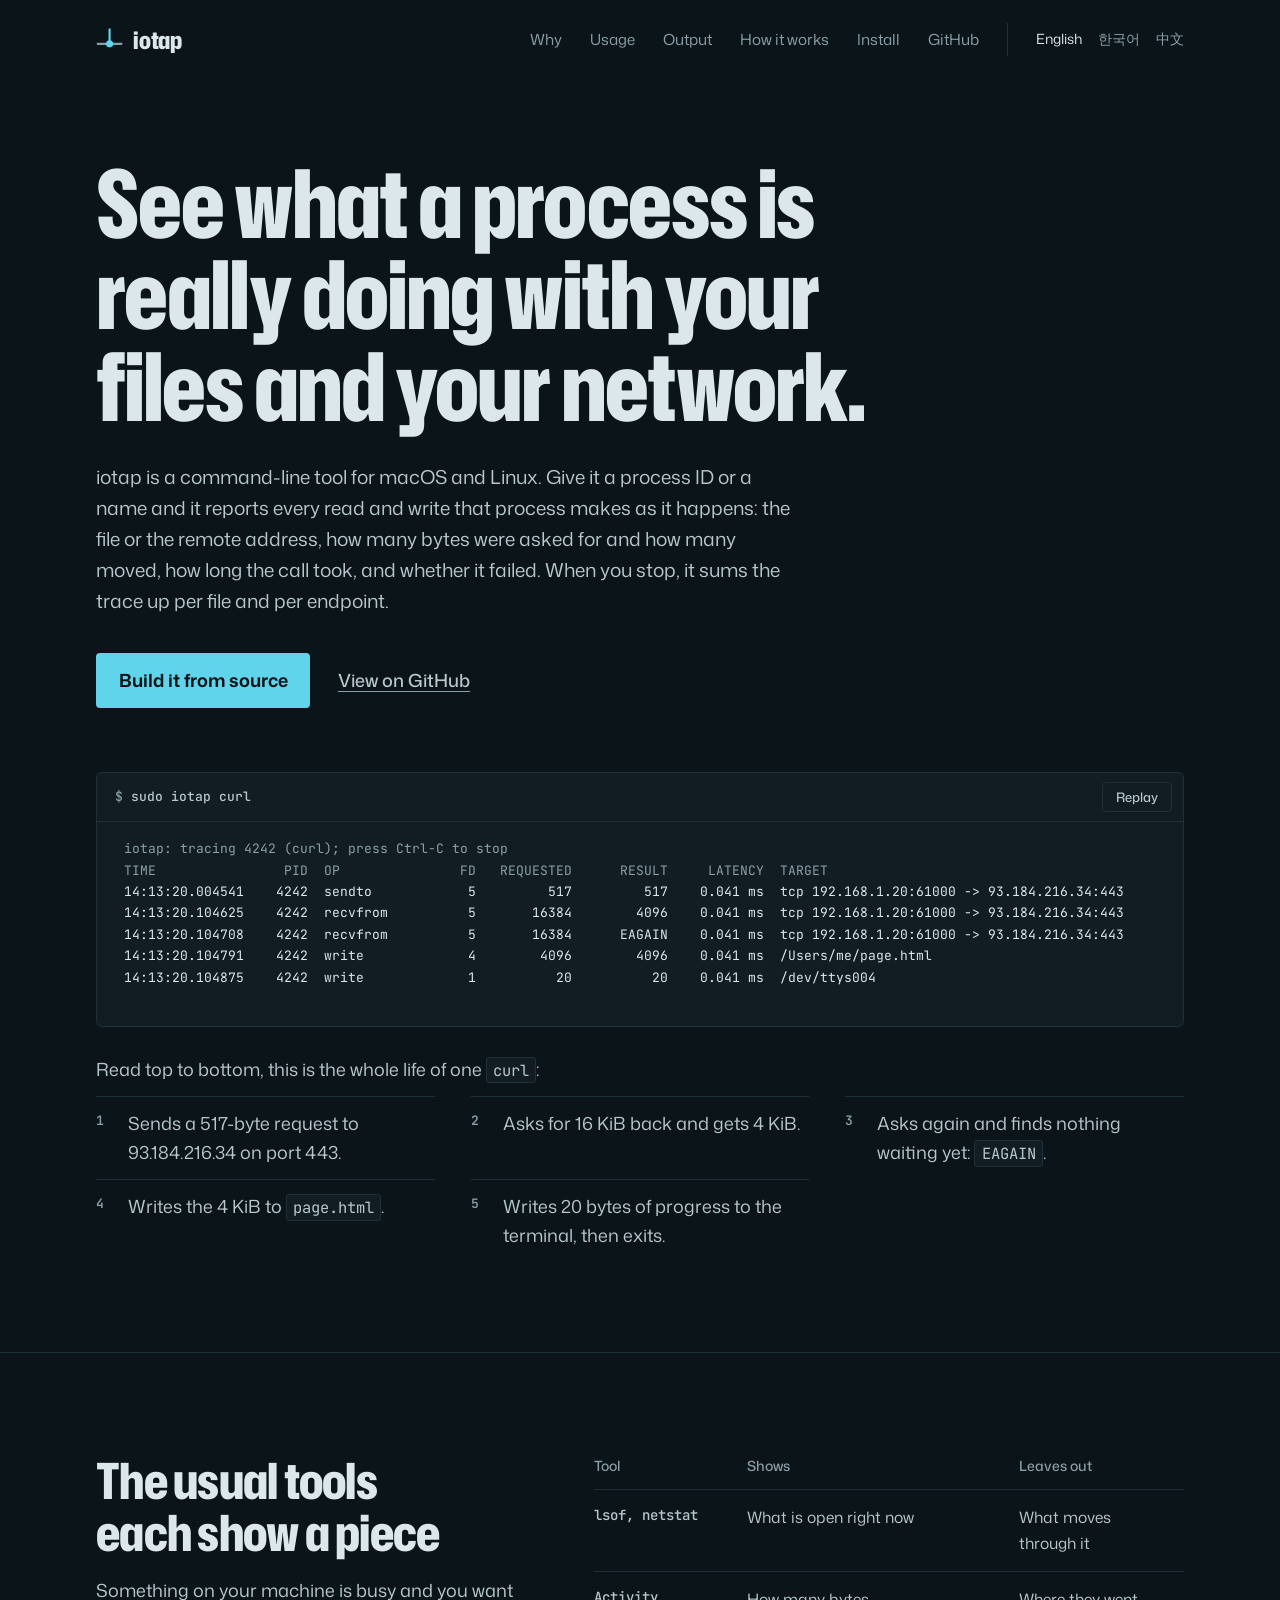
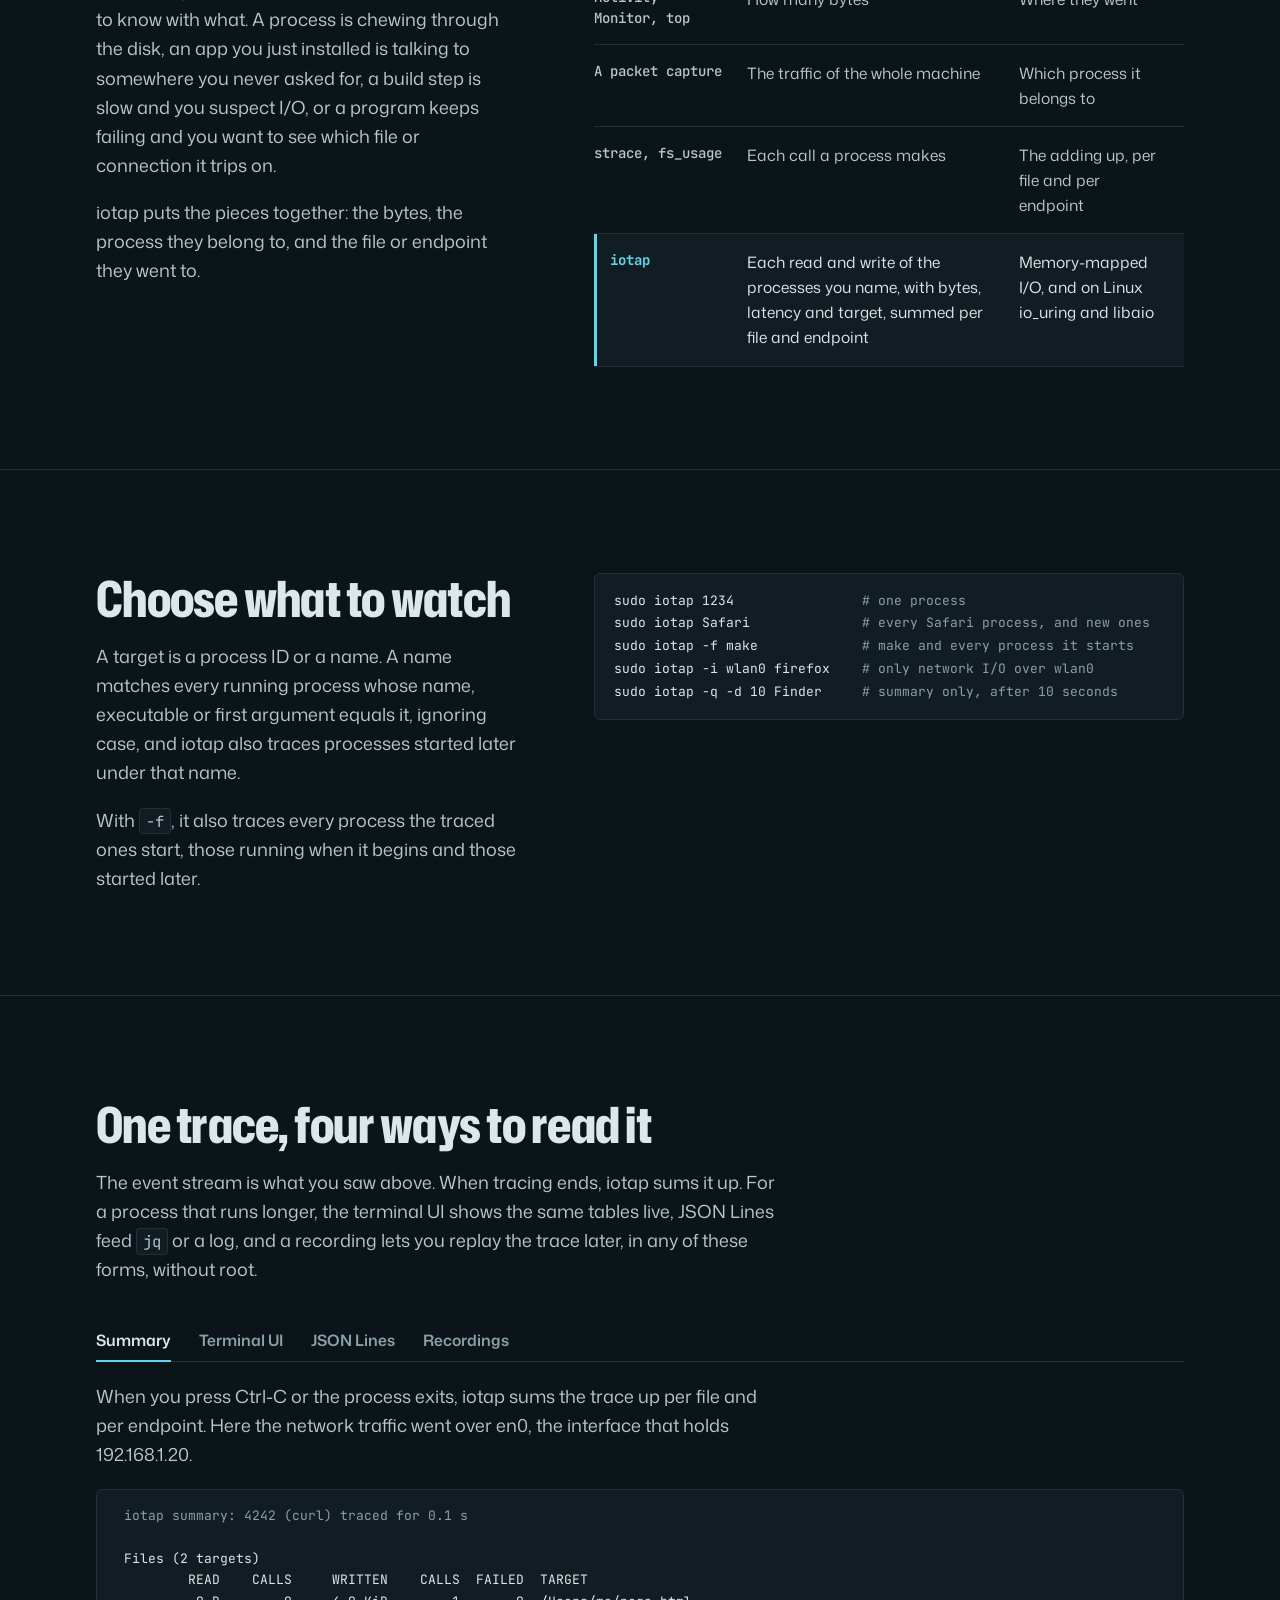
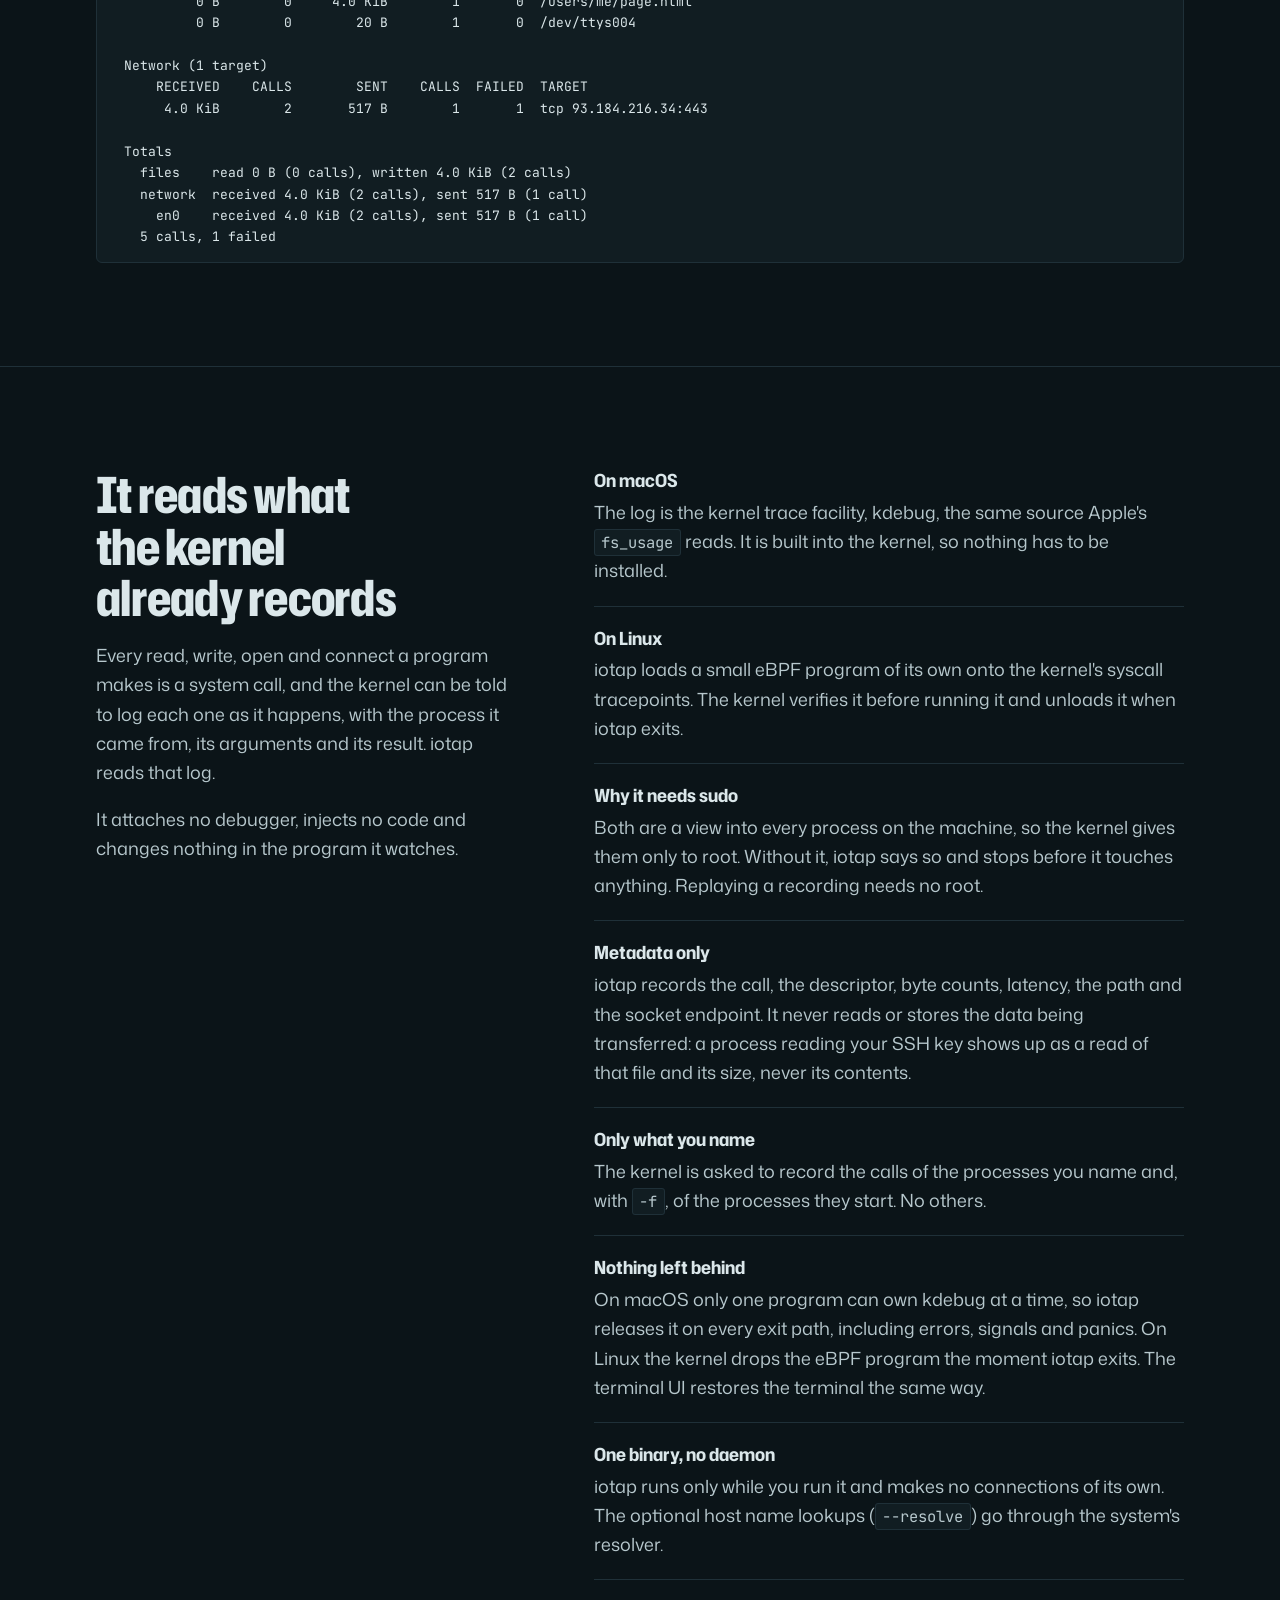
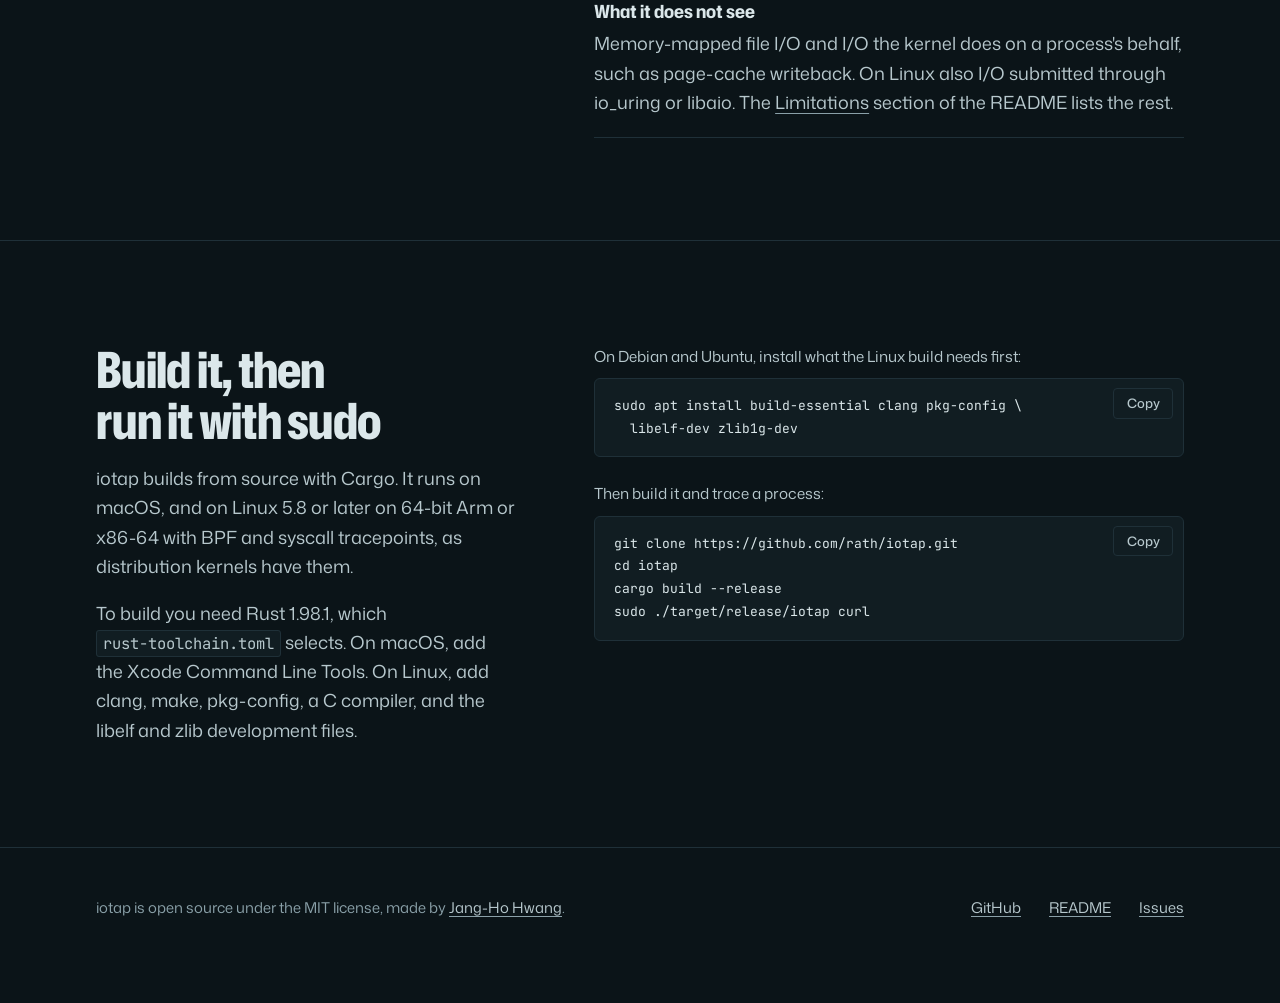
==== commit 5620681d: "feat(site): add Korean and Simplified Chinese pages - Add docs/ko/ and docs/zh/, the home page trans" ====
--- a/docs/index.html
+++ b/docs/index.html
@@ -9,12 +9,18 @@
   <meta name="color-scheme" content="dark">
   <meta name="theme-color" content="#0b1418">
   <link rel="canonical" href="https://iotap.told.me/">
+  <link rel="alternate" hreflang="en" href="https://iotap.told.me/">
+  <link rel="alternate" hreflang="ko" href="https://iotap.told.me/ko/">
+  <link rel="alternate" hreflang="zh-Hans" href="https://iotap.told.me/zh/">
+  <link rel="alternate" hreflang="x-default" href="https://iotap.told.me/">
   <link rel="icon" href="favicon.ico" sizes="48x48">
   <link rel="icon" href="favicon.svg" type="image/svg+xml">
   <link rel="apple-touch-icon" href="apple-touch-icon.png">
   <meta property="og:type" content="website">
   <meta property="og:site_name" content="iotap">
   <meta property="og:locale" content="en_US">
+  <meta property="og:locale:alternate" content="ko_KR">
+  <meta property="og:locale:alternate" content="zh_CN">
   <meta property="og:title" content="iotap: see the file and network I/O of any process">
   <meta property="og:description" content="Every read and write a process makes, with the file or address, the bytes and the latency. For macOS and Linux.">
   <meta property="og:url" content="https://iotap.told.me/">
@@ -73,14 +79,21 @@
       </svg>
       iotap
     </a>
-    <nav aria-label="Sections">
-      <a class="opt" href="#why">Why</a>
-      <a href="#usage">Usage</a>
-      <a href="#output">Output</a>
-      <a class="opt" href="#how">How it works</a>
-      <a href="#install">Install</a>
-      <a href="https://github.com/rath/iotap">GitHub</a>
-    </nav>
+    <div class="menus">
+      <nav aria-label="Sections">
+        <a class="opt" href="#why">Why</a>
+        <a href="#usage">Usage</a>
+        <a href="#output">Output</a>
+        <a class="opt" href="#how">How it works</a>
+        <a href="#install">Install</a>
+        <a href="https://github.com/rath/iotap">GitHub</a>
+      </nav>
+      <nav class="lang" aria-label="Language">
+        <a href="./" hreflang="en" lang="en" aria-current="page">English</a>
+        <a href="ko/" hreflang="ko" lang="ko">한국어</a>
+        <a href="zh/" hreflang="zh-Hans" lang="zh-Hans">中文</a>
+      </nav>
+    </div>
   </header>
 
   <main id="main">
@@ -260,7 +273,7 @@
             </div>
             <div class="cmd has-copy" style="margin-top: 1rem">
               <pre id="json-cmd"><code>sudo iotap --json curl | jq -c 'select(.type == "event")'</code></pre>
-              <button class="ghost" type="button" data-copy="json-cmd">Copy</button>
+              <button class="ghost" type="button" data-copy="json-cmd" data-copied="Copied">Copy</button>
             </div>
           </section>
 
@@ -270,7 +283,7 @@
             <div class="cmd has-copy">
               <pre id="record-cmd"><code>sudo iotap --net-only --record t.iotaprec 1234
 iotap --replay t.iotaprec              <span class="c"># the same output again, without root</span></code></pre>
-              <button class="ghost" type="button" data-copy="record-cmd">Copy</button>
+              <button class="ghost" type="button" data-copy="record-cmd" data-copied="Copied">Copy</button>
             </div>
           </section>
         </div>
@@ -333,7 +346,7 @@
           <div class="cmd has-copy">
             <pre id="apt-cmd"><code>sudo apt install build-essential clang pkg-config \
   libelf-dev zlib1g-dev</code></pre>
-            <button class="ghost" type="button" data-copy="apt-cmd">Copy</button>
+            <button class="ghost" type="button" data-copy="apt-cmd" data-copied="Copied">Copy</button>
           </div>
           <p class="note">Then build it and trace a process:</p>
           <div class="cmd has-copy">
@@ -341,7 +354,7 @@
 cd iotap
 cargo build --release
 sudo ./target/release/iotap curl</code></pre>
-            <button class="ghost" type="button" data-copy="build-cmd">Copy</button>
+            <button class="ghost" type="button" data-copy="build-cmd" data-copied="Copied">Copy</button>
           </div>
         </div>
       </div>
@@ -359,6 +372,6 @@
     </div>
   </footer>
 
-  <p class="vh" id="status" role="status" aria-live="polite"></p>
+  <p class="vh" id="status" role="status" aria-live="polite" data-copied="Copied to the clipboard"></p>
 </body>
 </html>
--- a/docs/assets/site.css
+++ b/docs/assets/site.css
@@ -1,5 +1,9 @@
 /* The iotap website. Static, no build step. Colors follow the terminal UI's own: cyan marks what is
-   selected, yellow a notice, red a failure; everything else is grey on dark glass. */
+   selected, yellow a notice, red a failure; everything else is grey on dark glass.
+
+   The Latin fonts are subsets of the Latin script. The Korean and Chinese pages set their text in
+   Pretendard and Noto Sans SC, each cut down to the characters those pages use by
+   scripts/site/subset_fonts.py, which its comment says how to run again after the text changes. */
 
 @font-face {
   font-family: "Hubot Sans";
@@ -22,6 +26,22 @@
   font-family: "JetBrains Mono";
   src: url("fonts/jetbrains-mono-latin-wght.woff2") format("woff2");
   font-weight: 100 800;
+  font-style: normal;
+  font-display: swap;
+}
+
+@font-face {
+  font-family: "Pretendard";
+  src: url("fonts/pretendard-ko-wght.woff2") format("woff2");
+  font-weight: 45 920;
+  font-style: normal;
+  font-display: swap;
+}
+
+@font-face {
+  font-family: "Noto Sans SC";
+  src: url("fonts/noto-sans-sc-zh-wght.woff2") format("woff2");
+  font-weight: 100 900;
   font-style: normal;
   font-display: swap;
 }
@@ -48,6 +68,21 @@
   --gutter: clamp(1.25rem, 4.5vw, 3rem);
 }
 
+/* The Korean and Chinese pages set everything but the wordmark and the terminals in one family:
+   its Latin was drawn to sit beside its Hangul or Hanzi, where the condensed display face was not.
+   The pseudo-class is on the root only, so a language link on another page does not fetch the font. */
+:root:lang(ko) {
+  --sans: "Pretendard", "Mona Sans", ui-sans-serif, system-ui, -apple-system, "Apple SD Gothic Neo", "Malgun Gothic", sans-serif;
+  --display: var(--sans);
+  --mono: "JetBrains Mono", "Pretendard", ui-monospace, "SF Mono", Menlo, Consolas, "Liberation Mono", monospace;
+}
+
+:root:lang(zh) {
+  --sans: "Noto Sans SC", "Mona Sans", ui-sans-serif, system-ui, -apple-system, "PingFang SC", "Microsoft YaHei", sans-serif;
+  --display: var(--sans);
+  --mono: "JetBrains Mono", "Noto Sans SC", ui-monospace, "SF Mono", Menlo, Consolas, "Liberation Mono", monospace;
+}
+
 *,
 *::before,
 *::after {
@@ -156,7 +191,7 @@
   display: inline-flex;
   align-items: center;
   gap: 0.6rem;
-  font: 800 1.5rem / 1 var(--display);
+  font: 800 1.5rem / 1 "Hubot Sans", var(--sans);
   font-stretch: 80%;
   letter-spacing: -0.005em;
   text-decoration: none;
@@ -166,6 +201,13 @@
   width: 1.7rem;
   height: 1.7rem;
   flex: none;
+}
+
+.menus {
+  display: flex;
+  flex-wrap: wrap;
+  align-items: center;
+  gap: 0.5rem 1.75rem;
 }
 
 .top nav {
@@ -185,9 +227,26 @@
   color: var(--ink);
 }
 
+/* The languages, set apart from the sections by a rule; the page's own is marked. */
+.top .lang {
+  gap: 0.25rem 1rem;
+  padding-left: 1.75rem;
+  border-left: 1px solid var(--rule);
+  font-size: 0.875rem;
+}
+
+.top .lang a[aria-current] {
+  color: var(--ink);
+}
+
 @media (max-width: 34rem) {
   .top nav .opt {
     display: none;
+  }
+
+  .top .lang {
+    padding-left: 0;
+    border-left: 0;
   }
 }
 
@@ -777,6 +836,47 @@
   color: var(--soft);
 }
 
+/* Hangul and Hanzi stand taller and wider than condensed Latin: the headings are set smaller, on
+   taller lines, without the negative tracking, and the paragraphs on taller lines too. Korean breaks
+   lines between words only, as its readers expect; Chinese breaks anywhere. */
+
+:root:lang(ko) body,
+:root:lang(zh) body {
+  line-height: 1.72;
+}
+
+:root:lang(ko) h1,
+:root:lang(zh) h1 {
+  max-width: 17em;
+  font-size: clamp(2.2rem, 5.6vw, 4.5rem);
+  line-height: 1.18;
+  letter-spacing: -0.02em;
+}
+
+:root:lang(ko) h2,
+:root:lang(zh) h2 {
+  font-size: clamp(1.7rem, 3.4vw, 2.5rem);
+  line-height: 1.25;
+  letter-spacing: -0.01em;
+}
+
+:root:lang(ko) h3,
+:root:lang(zh) h3,
+:root:lang(ko) .facts dt,
+:root:lang(zh) .facts dt {
+  line-height: 1.4;
+}
+
+:root:lang(zh) h1,
+:root:lang(zh) h2 {
+  letter-spacing: 0;
+}
+
+:root:lang(ko) {
+  word-break: keep-all;
+  overflow-wrap: anywhere;
+}
+
 /* The 404 page */
 
 .lost {
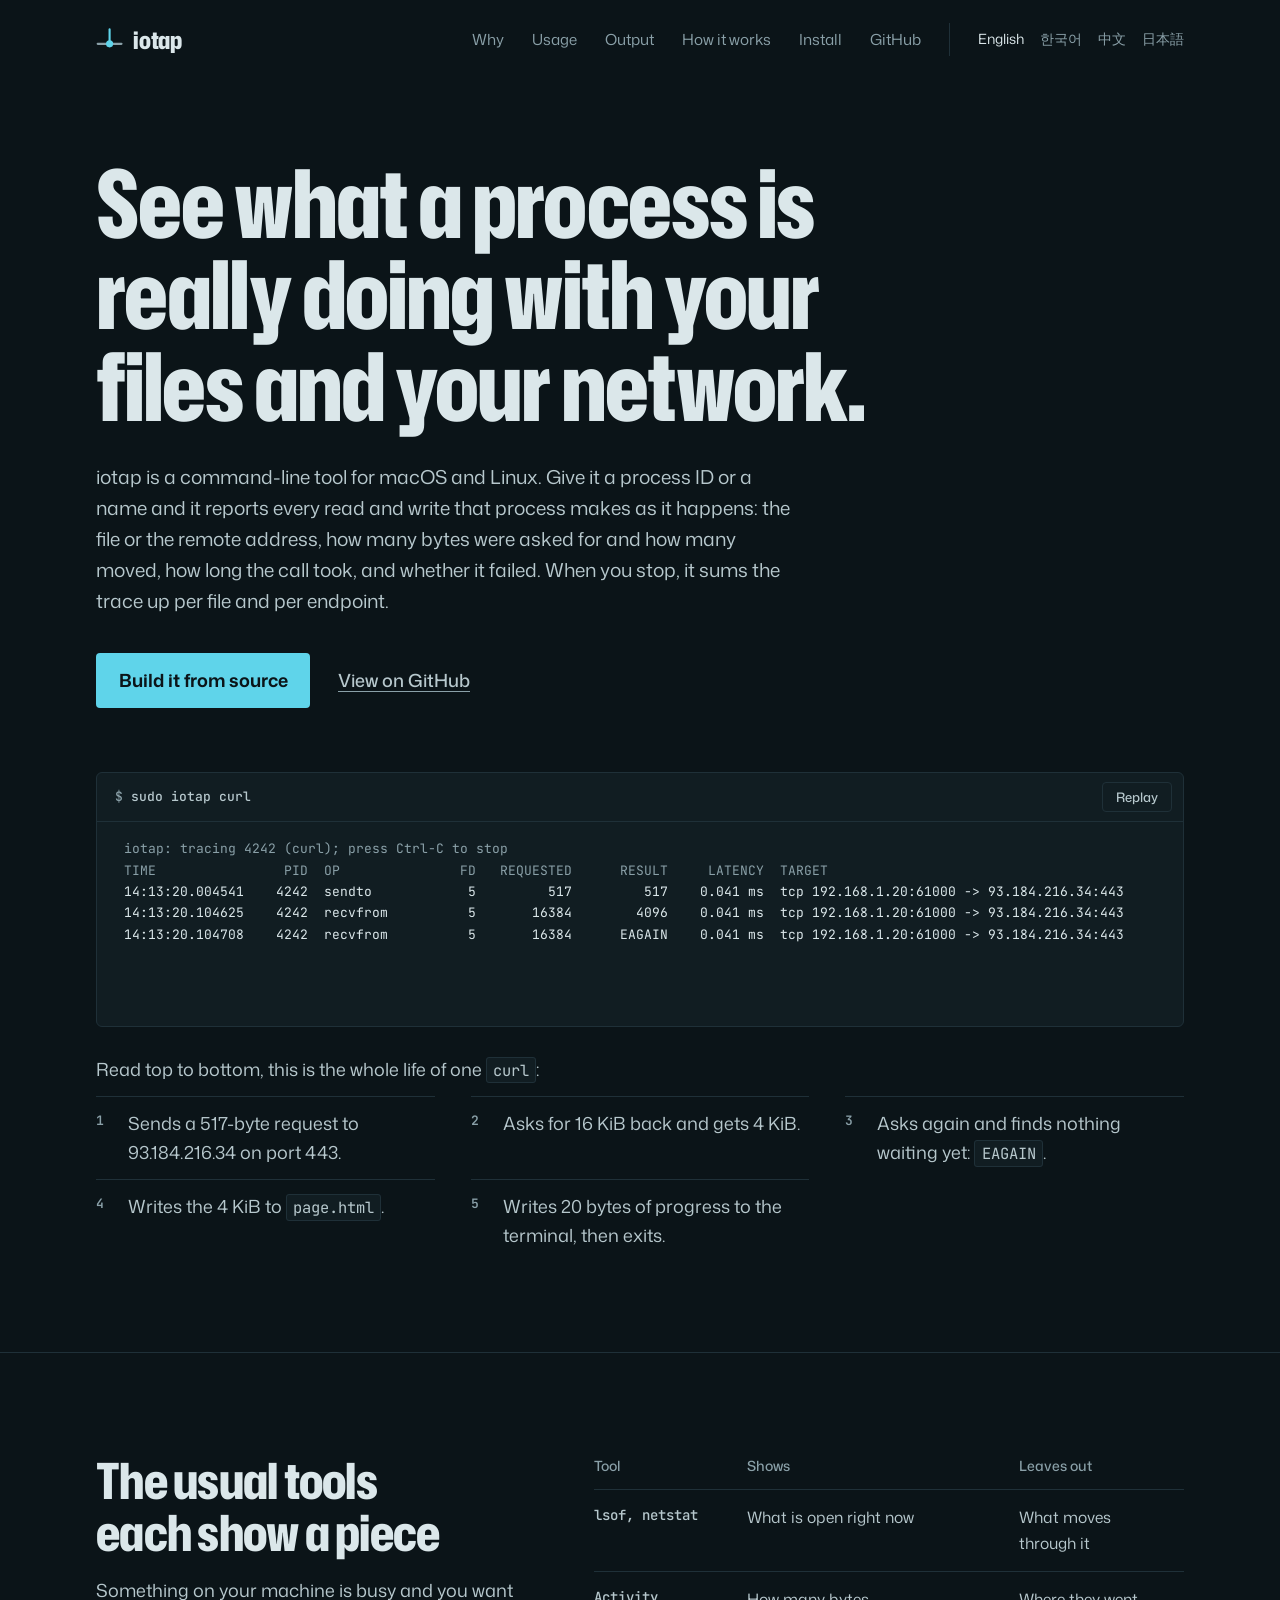
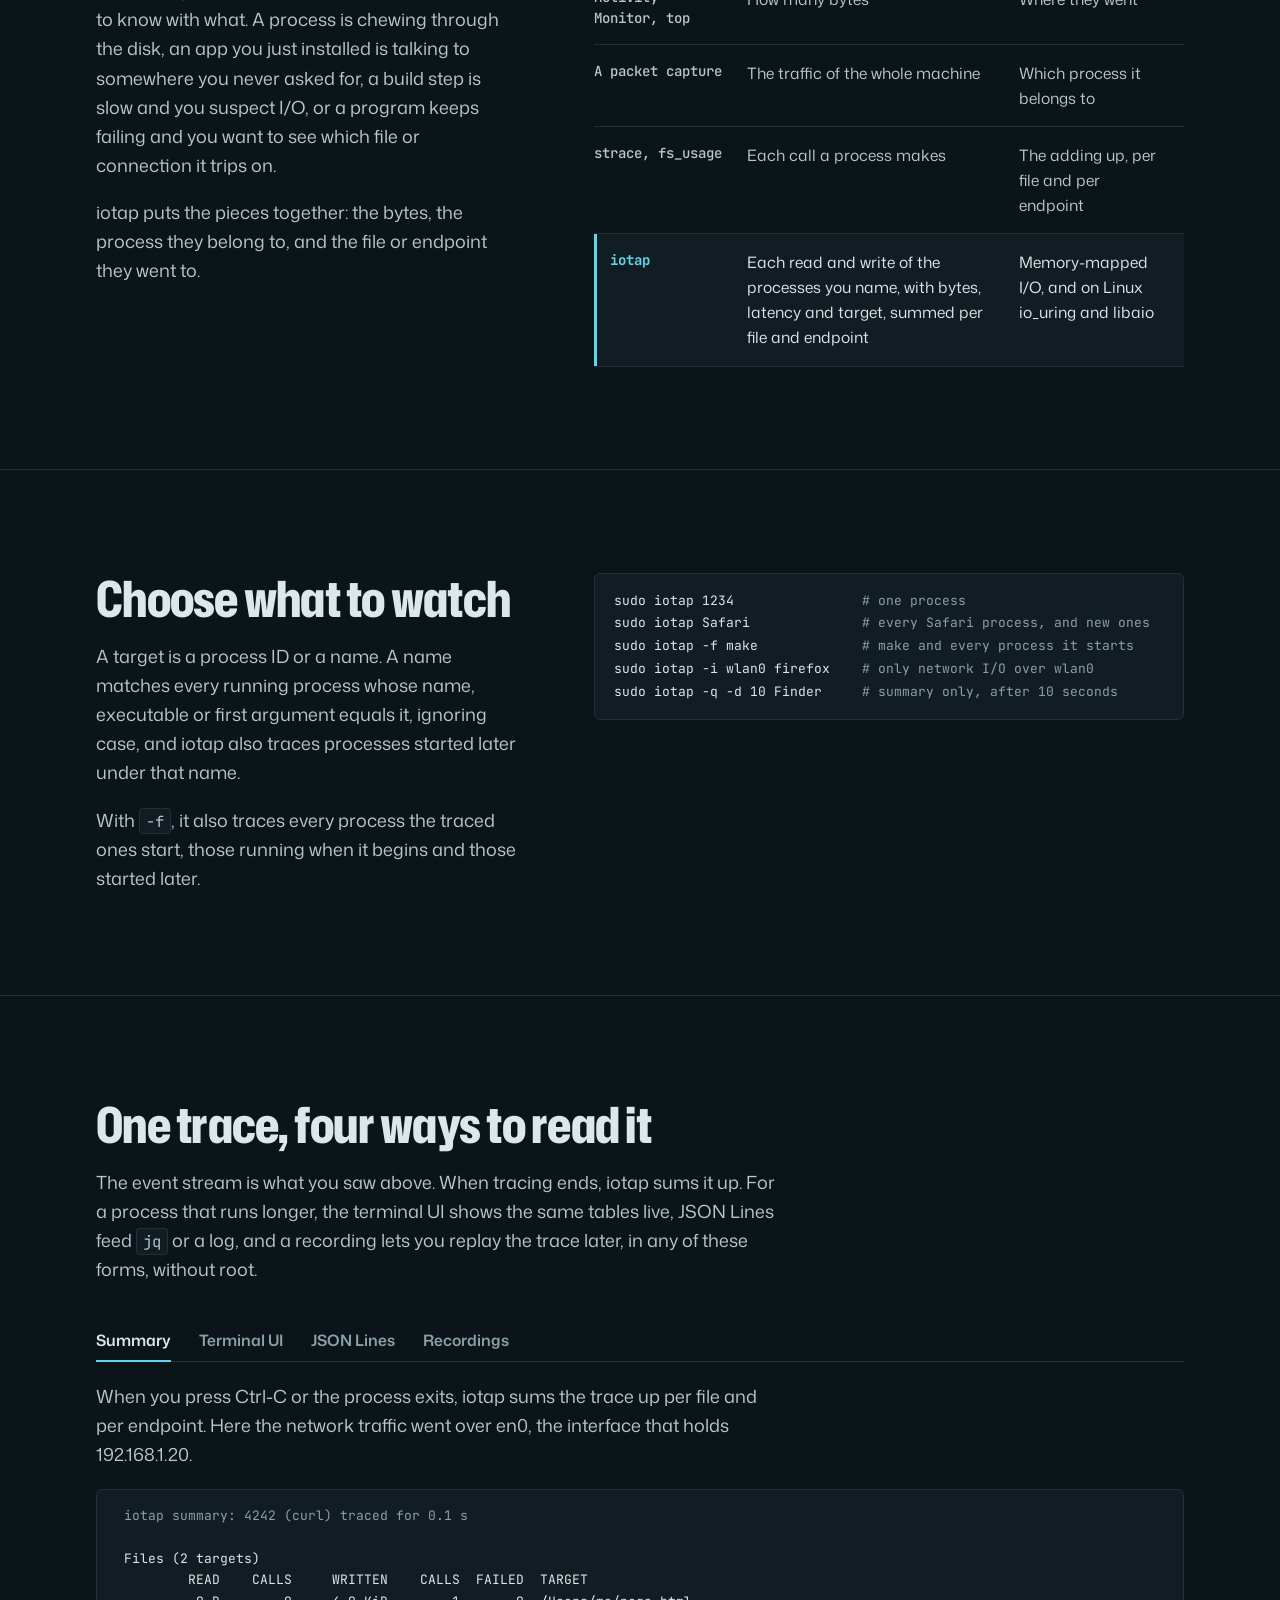
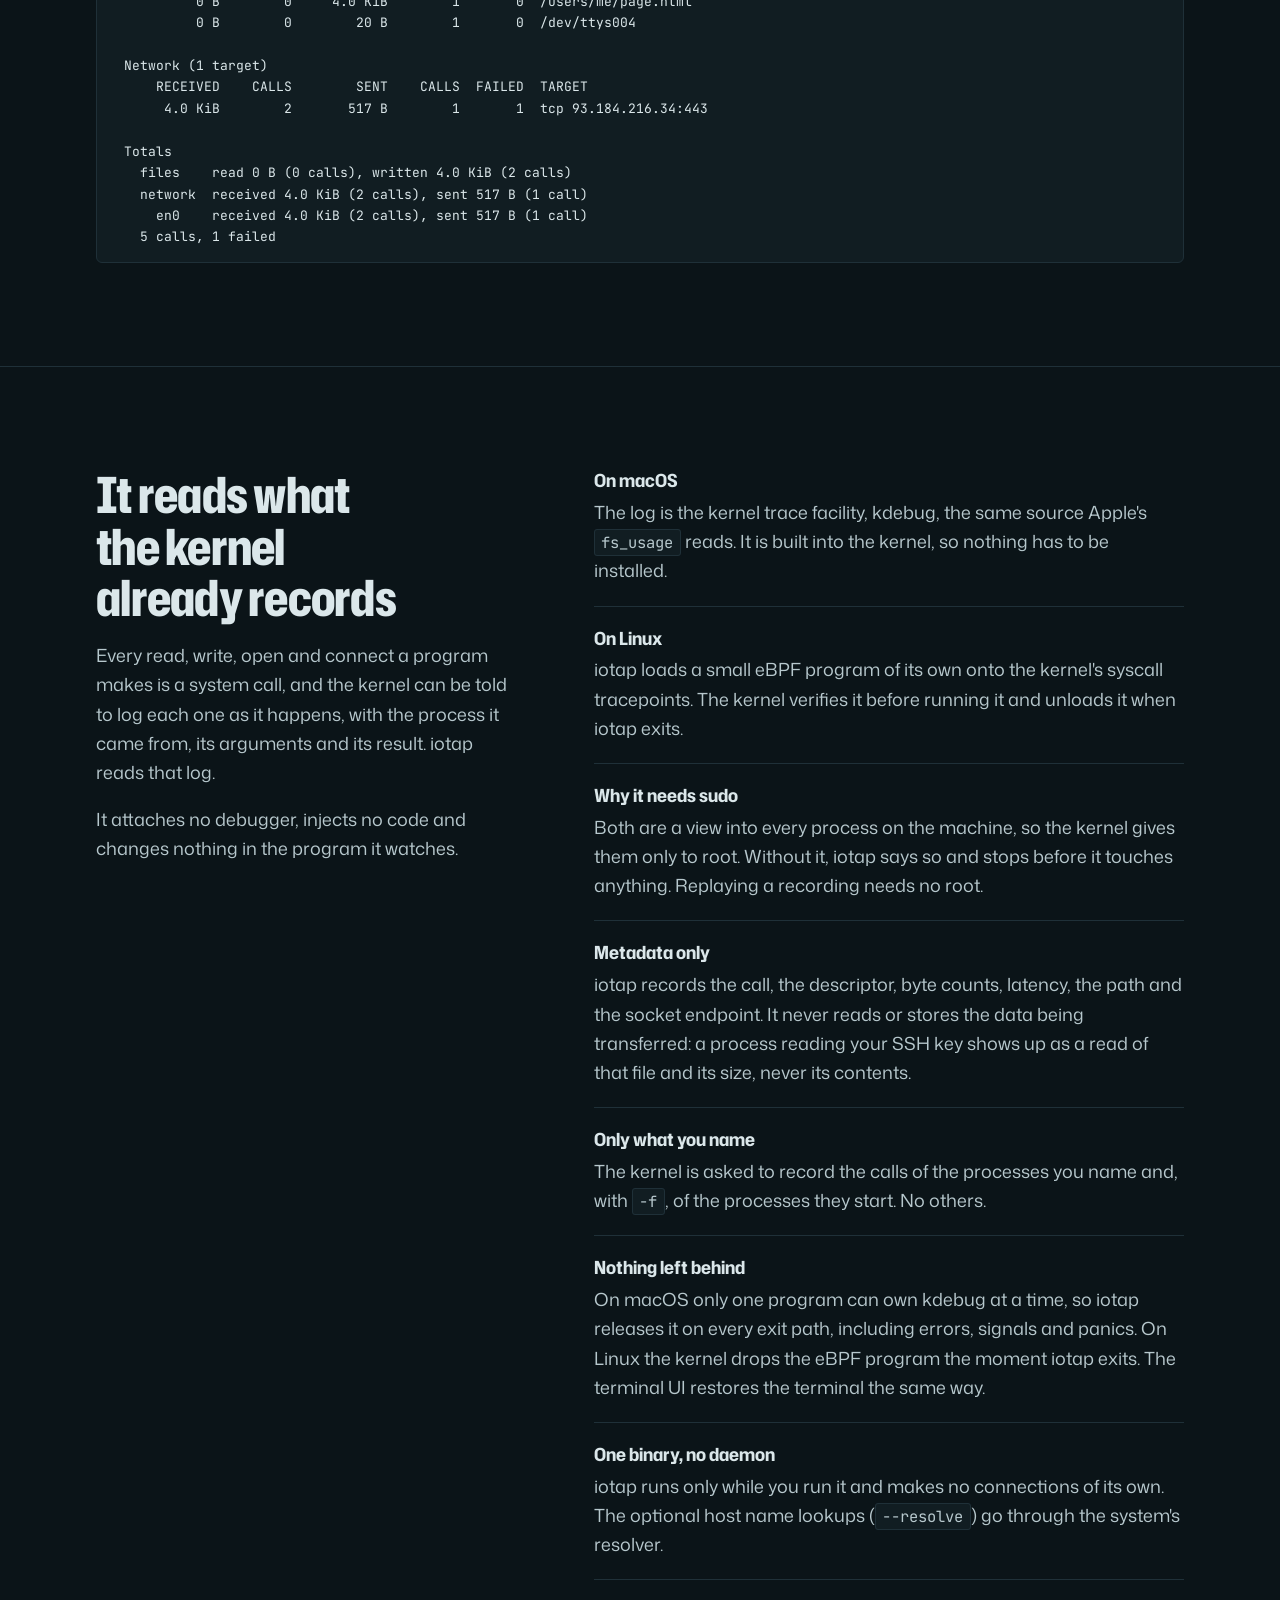
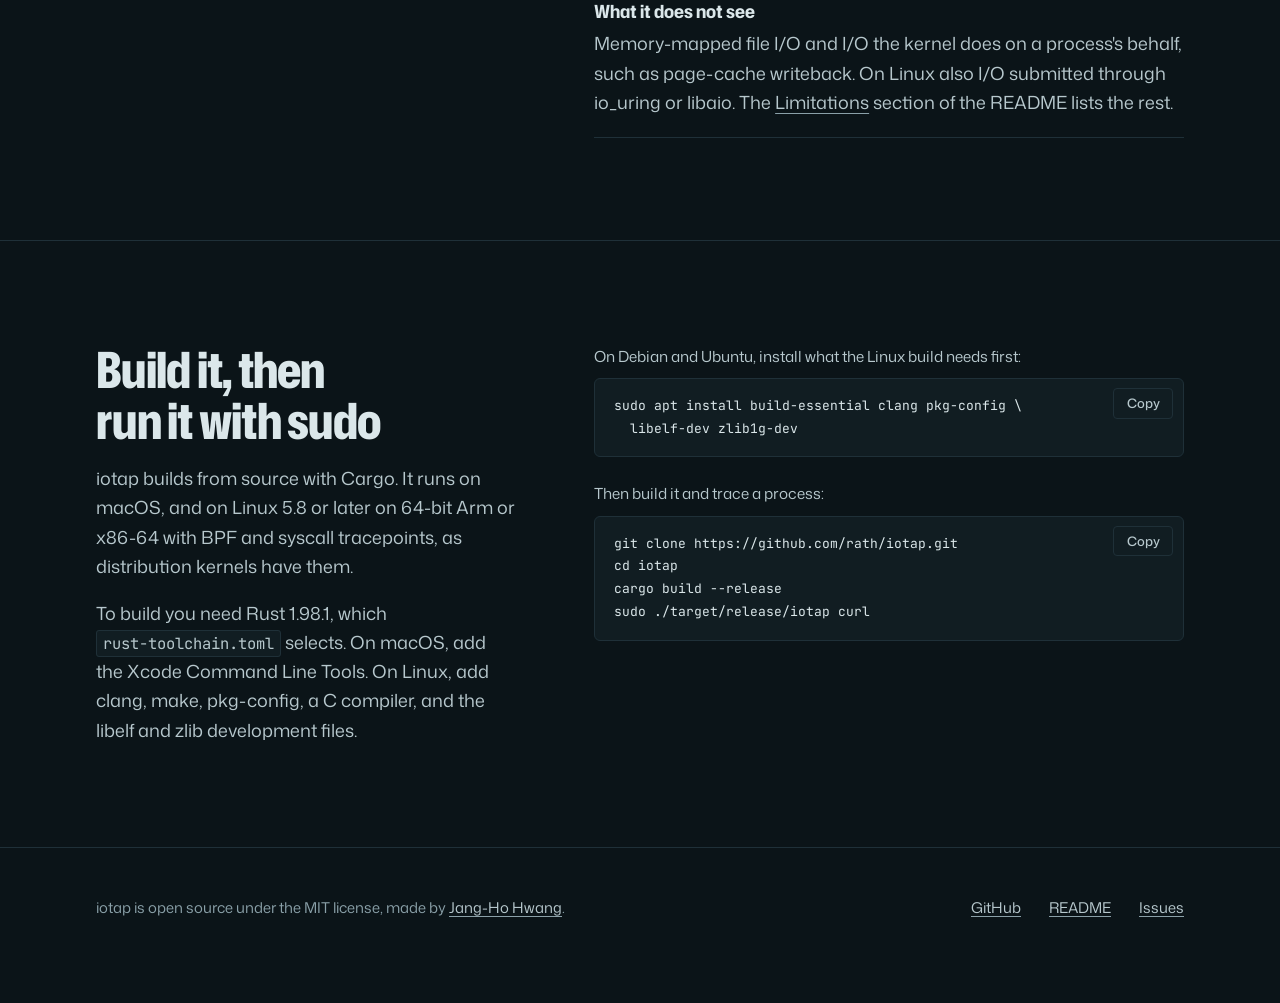
==== commit 9ecfc9d8: "feat(site): add a Japanese page - Add docs/ja/, the home page written in Japanese, with its own titl" ====
--- a/docs/index.html
+++ b/docs/index.html
@@ -12,6 +12,7 @@
   <link rel="alternate" hreflang="en" href="https://iotap.told.me/">
   <link rel="alternate" hreflang="ko" href="https://iotap.told.me/ko/">
   <link rel="alternate" hreflang="zh-Hans" href="https://iotap.told.me/zh/">
+  <link rel="alternate" hreflang="ja" href="https://iotap.told.me/ja/">
   <link rel="alternate" hreflang="x-default" href="https://iotap.told.me/">
   <link rel="icon" href="favicon.ico" sizes="48x48">
   <link rel="icon" href="favicon.svg" type="image/svg+xml">
@@ -21,6 +22,7 @@
   <meta property="og:locale" content="en_US">
   <meta property="og:locale:alternate" content="ko_KR">
   <meta property="og:locale:alternate" content="zh_CN">
+  <meta property="og:locale:alternate" content="ja_JP">
   <meta property="og:title" content="iotap: see the file and network I/O of any process">
   <meta property="og:description" content="Every read and write a process makes, with the file or address, the bytes and the latency. For macOS and Linux.">
   <meta property="og:url" content="https://iotap.told.me/">
@@ -92,6 +94,7 @@
         <a href="./" hreflang="en" lang="en" aria-current="page">English</a>
         <a href="ko/" hreflang="ko" lang="ko">한국어</a>
         <a href="zh/" hreflang="zh-Hans" lang="zh-Hans">中文</a>
+        <a href="ja/" hreflang="ja" lang="ja">日本語</a>
       </nav>
     </div>
   </header>
--- a/docs/assets/site.css
+++ b/docs/assets/site.css
@@ -1,9 +1,9 @@
 /* The iotap website. Static, no build step. Colors follow the terminal UI's own: cyan marks what is
    selected, yellow a notice, red a failure; everything else is grey on dark glass.
 
-   The Latin fonts are subsets of the Latin script. The Korean and Chinese pages set their text in
-   Pretendard and Noto Sans SC, each cut down to the characters those pages use by
-   scripts/site/subset_fonts.py, which its comment says how to run again after the text changes. */
+   The Latin fonts are subsets of the Latin script. The Korean, Chinese and Japanese pages set their
+   text in Pretendard, Noto Sans SC and Pretendard JP, each cut down to the characters those pages use
+   by scripts/site/subset_fonts.py, which its comment says how to run again after the text changes. */
 
 @font-face {
   font-family: "Hubot Sans";
@@ -42,6 +42,14 @@
   font-family: "Noto Sans SC";
   src: url("fonts/noto-sans-sc-zh-wght.woff2") format("woff2");
   font-weight: 100 900;
+  font-style: normal;
+  font-display: swap;
+}
+
+@font-face {
+  font-family: "Pretendard JP";
+  src: url("fonts/pretendard-jp-ja-wght.woff2") format("woff2");
+  font-weight: 45 920;
   font-style: normal;
   font-display: swap;
 }
@@ -68,8 +76,9 @@
   --gutter: clamp(1.25rem, 4.5vw, 3rem);
 }
 
-/* The Korean and Chinese pages set everything but the wordmark and the terminals in one family:
-   its Latin was drawn to sit beside its Hangul or Hanzi, where the condensed display face was not.
+/* The Korean, Chinese and Japanese pages set everything but the wordmark and the terminals in one
+   family: its Latin was drawn to sit beside its Hangul, Hanzi or kana, where the condensed display
+   face was not.
    The pseudo-class is on the root only, so a language link on another page does not fetch the font. */
 :root:lang(ko) {
   --sans: "Pretendard", "Mona Sans", ui-sans-serif, system-ui, -apple-system, "Apple SD Gothic Neo", "Malgun Gothic", sans-serif;
@@ -81,6 +90,12 @@
   --sans: "Noto Sans SC", "Mona Sans", ui-sans-serif, system-ui, -apple-system, "PingFang SC", "Microsoft YaHei", sans-serif;
   --display: var(--sans);
   --mono: "JetBrains Mono", "Noto Sans SC", ui-monospace, "SF Mono", Menlo, Consolas, "Liberation Mono", monospace;
+}
+
+:root:lang(ja) {
+  --sans: "Pretendard JP", "Mona Sans", ui-sans-serif, system-ui, -apple-system, "Hiragino Sans", "Yu Gothic", "Meiryo", sans-serif;
+  --display: var(--sans);
+  --mono: "JetBrains Mono", "Pretendard JP", ui-monospace, "SF Mono", Menlo, Consolas, "Liberation Mono", monospace;
 }
 
 *,
@@ -836,17 +851,21 @@
   color: var(--soft);
 }
 
-/* Hangul and Hanzi stand taller and wider than condensed Latin: the headings are set smaller, on
-   taller lines, without the negative tracking, and the paragraphs on taller lines too. Korean breaks
-   lines between words only, as its readers expect; Chinese breaks anywhere. */
+/* Hangul, Hanzi and kana stand taller and wider than condensed Latin: the headings are set smaller,
+   on taller lines, without the negative tracking, and the paragraphs on taller lines too. Korean
+   breaks lines between words only, as its readers expect; Chinese and Japanese break anywhere,
+   except that Japanese keeps a prolonged sound mark or small kana off the start of a line, and its
+   headline breaks only between the phrases marked in it, so it is set to fit two of them a line. */
 
 :root:lang(ko) body,
-:root:lang(zh) body {
+:root:lang(zh) body,
+:root:lang(ja) body {
   line-height: 1.72;
 }
 
 :root:lang(ko) h1,
-:root:lang(zh) h1 {
+:root:lang(zh) h1,
+:root:lang(ja) h1 {
   max-width: 17em;
   font-size: clamp(2.2rem, 5.6vw, 4.5rem);
   line-height: 1.18;
@@ -854,7 +873,8 @@
 }
 
 :root:lang(ko) h2,
-:root:lang(zh) h2 {
+:root:lang(zh) h2,
+:root:lang(ja) h2 {
   font-size: clamp(1.7rem, 3.4vw, 2.5rem);
   line-height: 1.25;
   letter-spacing: -0.01em;
@@ -862,19 +882,35 @@
 
 :root:lang(ko) h3,
 :root:lang(zh) h3,
+:root:lang(ja) h3,
 :root:lang(ko) .facts dt,
-:root:lang(zh) .facts dt {
+:root:lang(zh) .facts dt,
+:root:lang(ja) .facts dt {
   line-height: 1.4;
 }
 
 :root:lang(zh) h1,
-:root:lang(zh) h2 {
+:root:lang(zh) h2,
+:root:lang(ja) h1,
+:root:lang(ja) h2 {
   letter-spacing: 0;
 }
 
 :root:lang(ko) {
   word-break: keep-all;
   overflow-wrap: anywhere;
+}
+
+:root:lang(ja) {
+  line-break: strict;
+}
+
+:root:lang(ja) h1 {
+  font-size: clamp(2.2rem, 4.8vw, 3.8rem);
+}
+
+.phrase {
+  display: inline-block;
 }
 
 /* The 404 page */
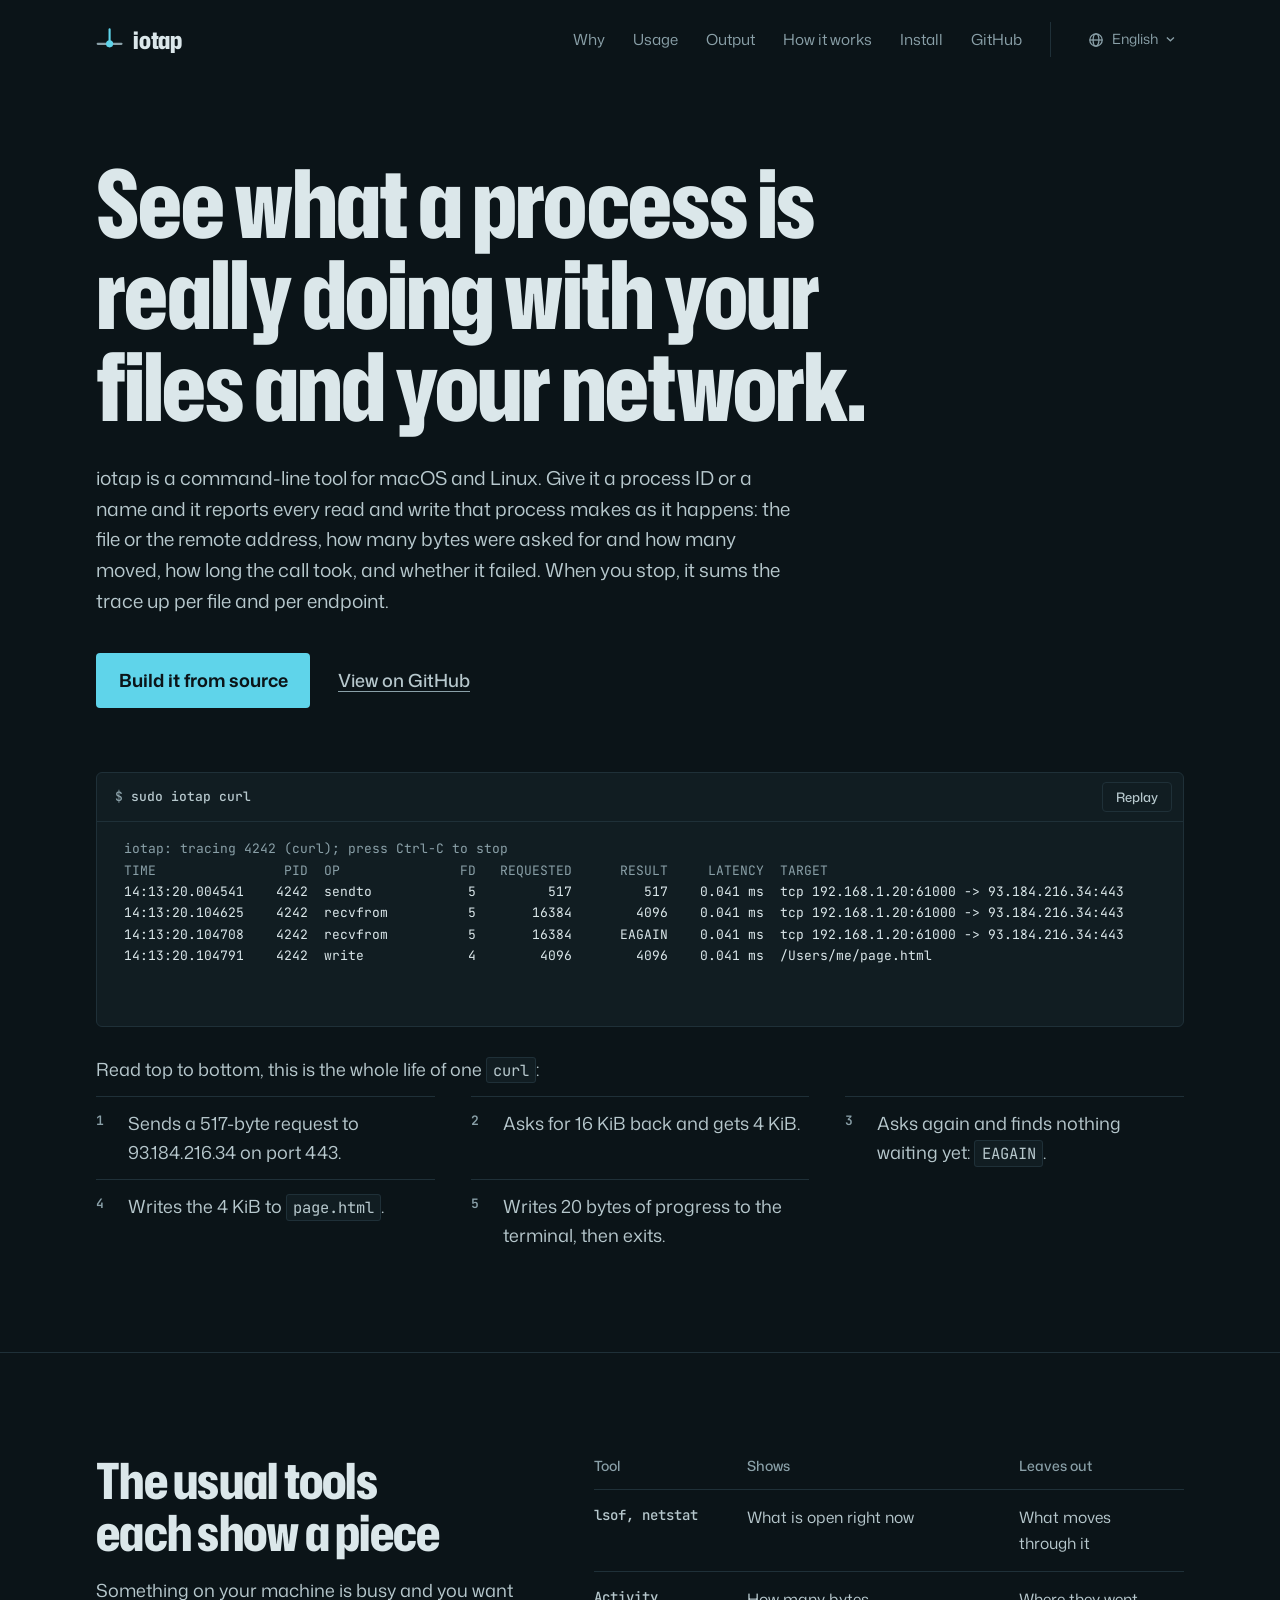
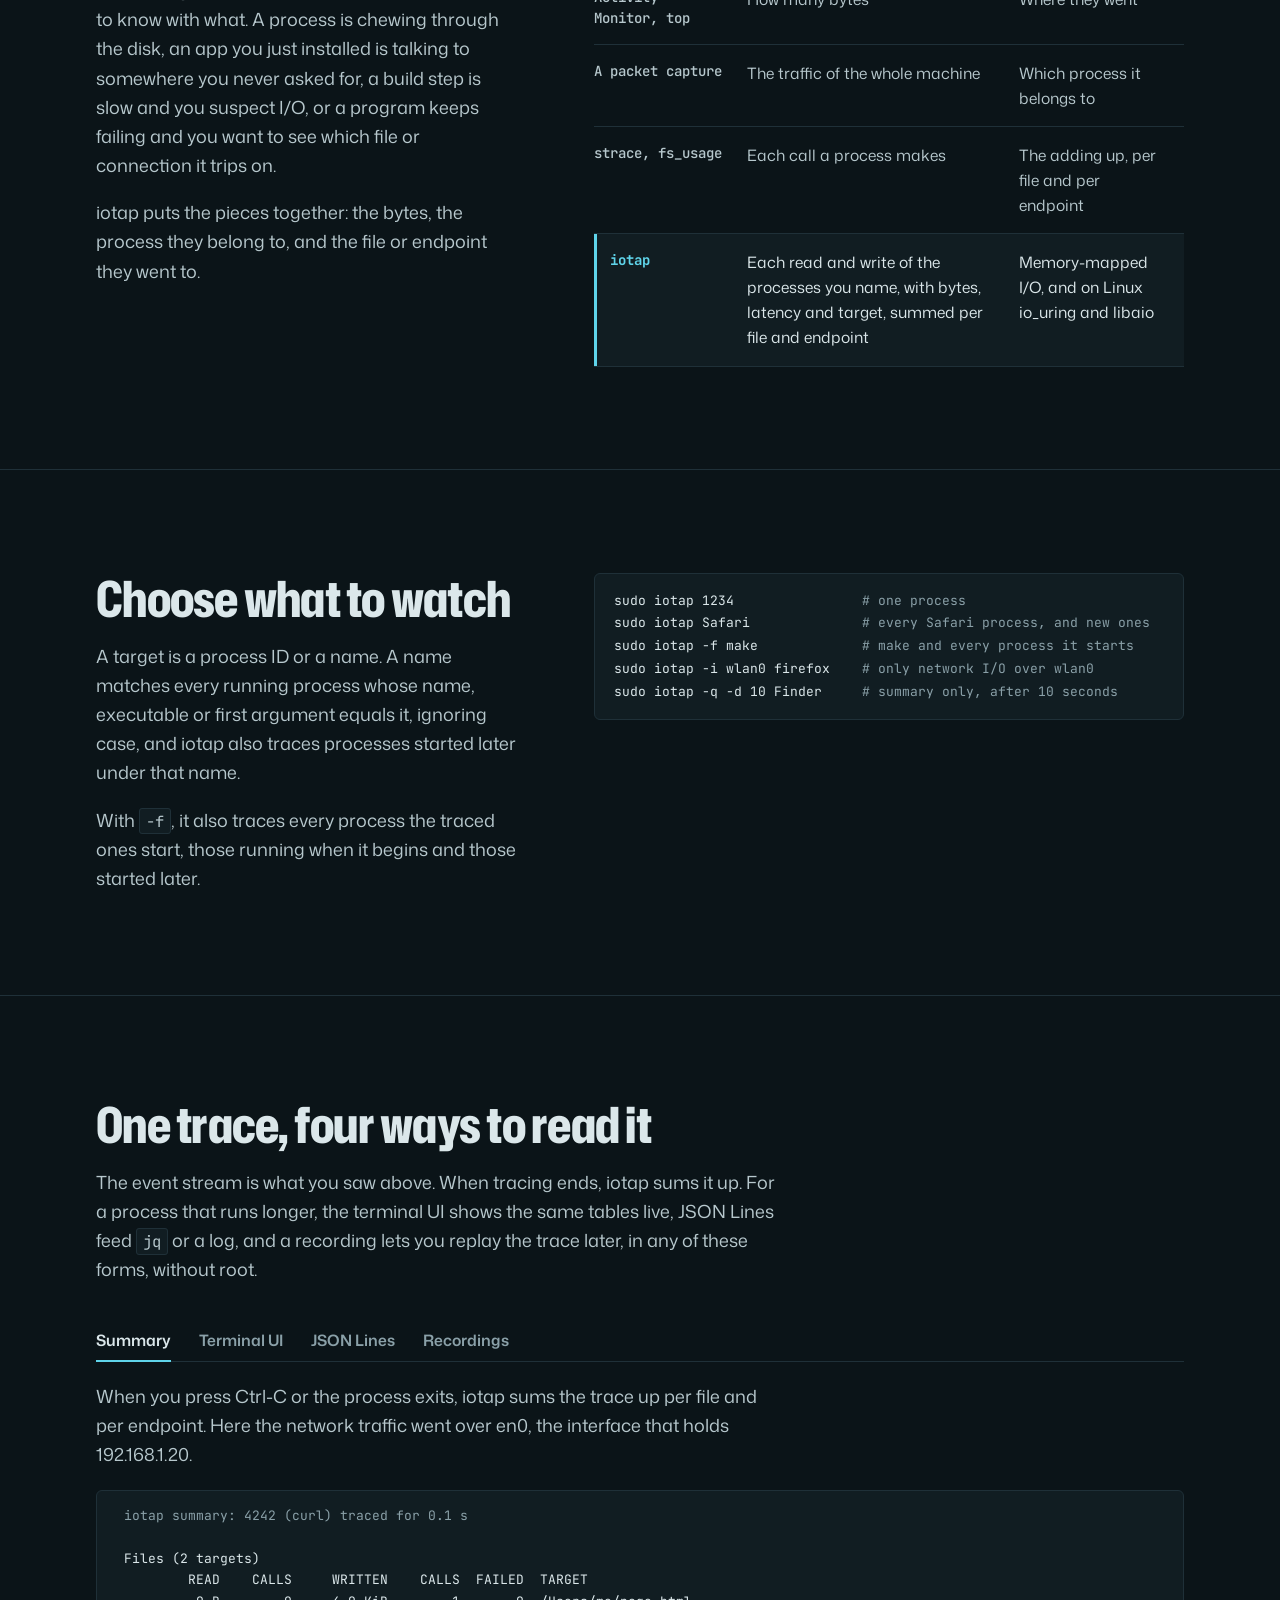
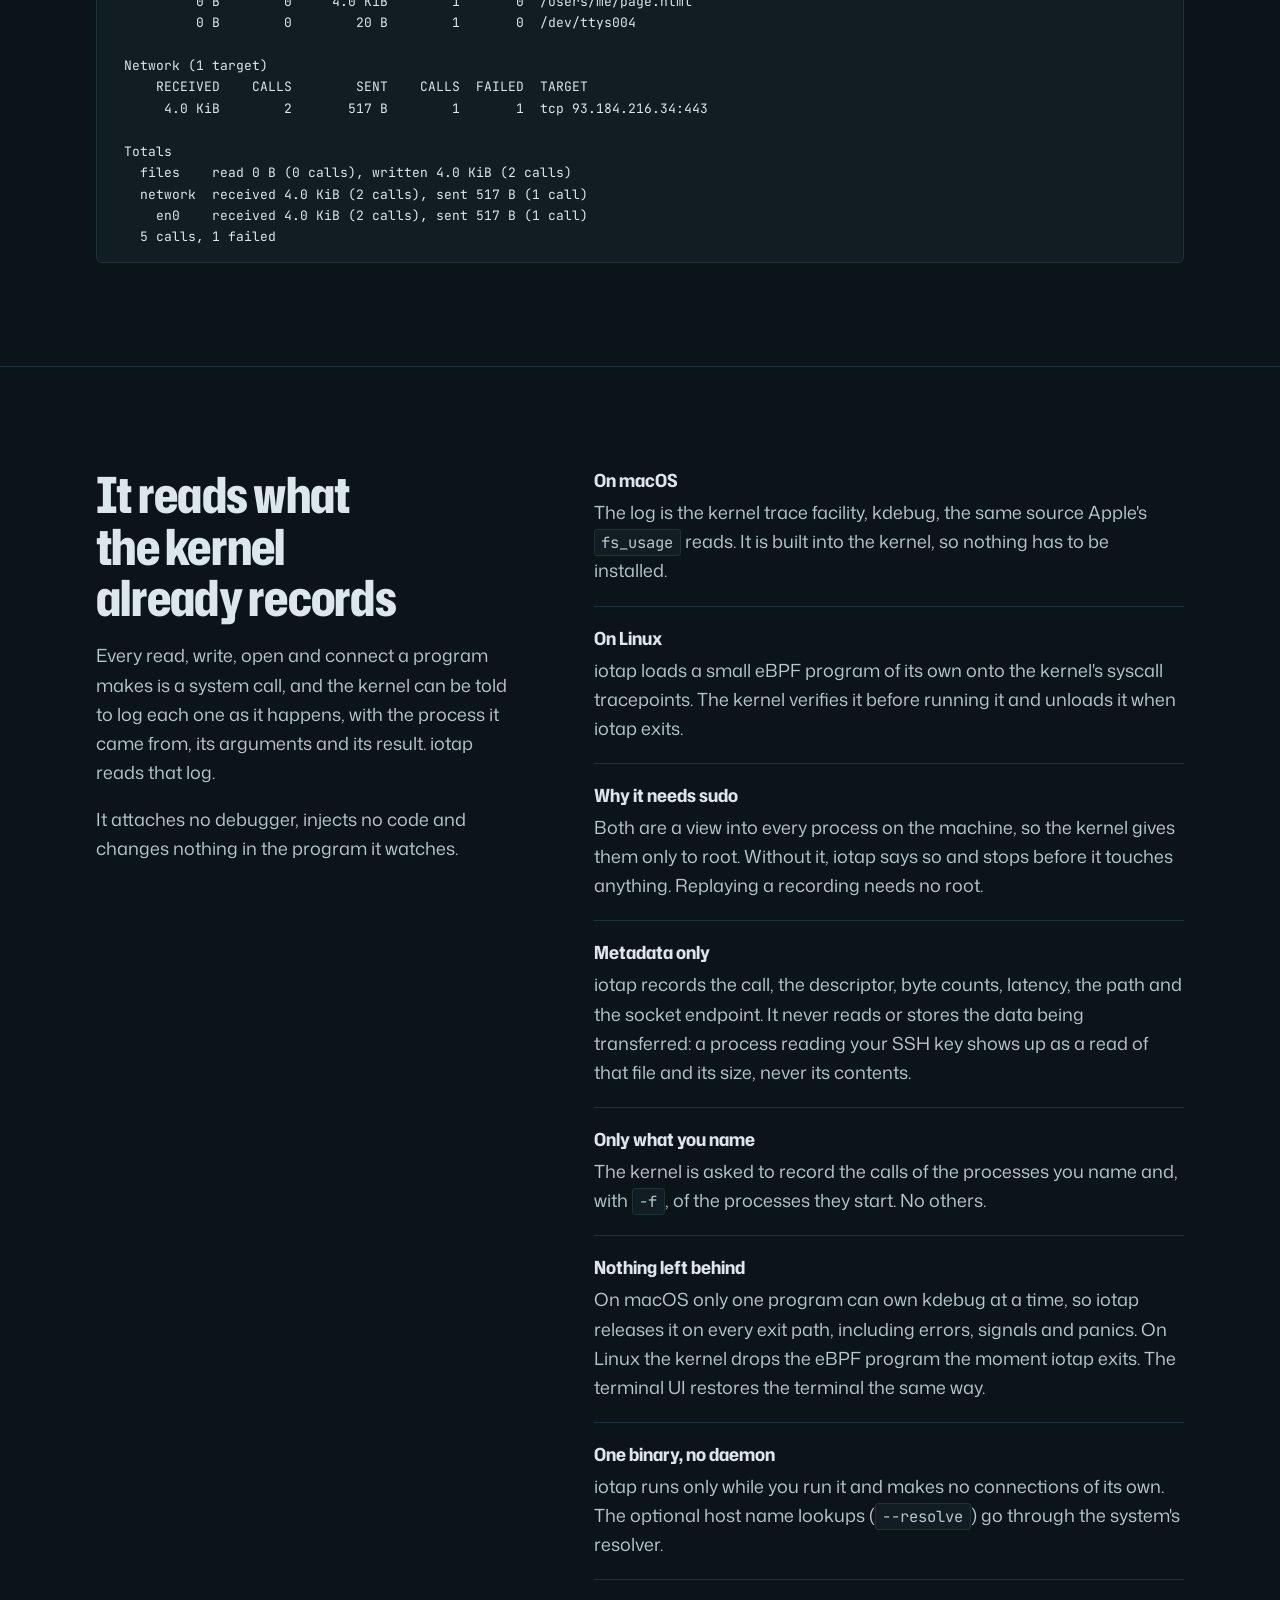
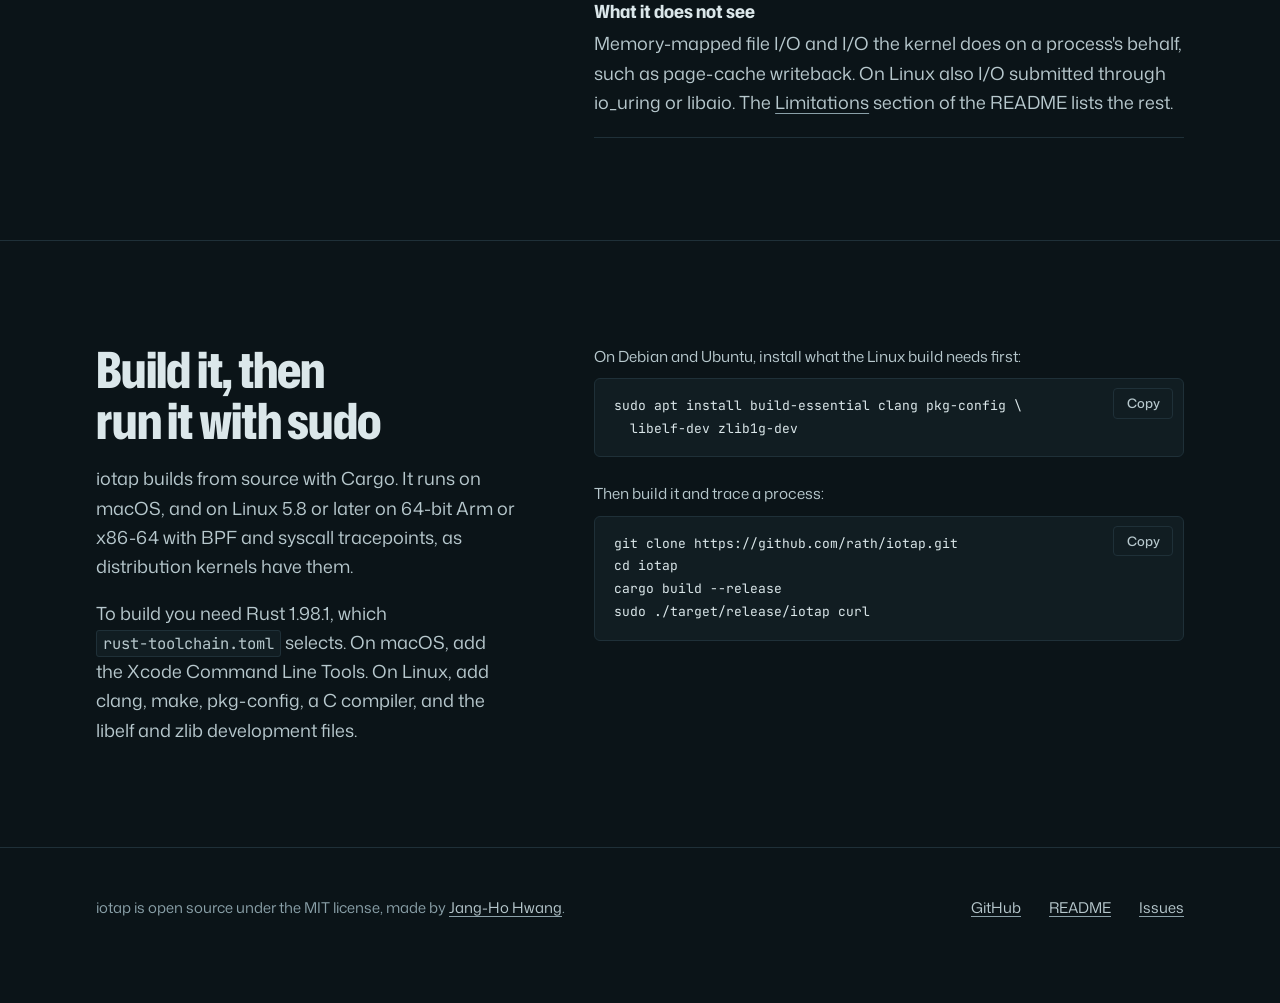
==== commit 67115d3d: "feat(site): fold the language list into a switcher in the header - Put the four languages behind a <" ====
--- a/docs/index.html
+++ b/docs/index.html
@@ -90,12 +90,25 @@
         <a href="#install">Install</a>
         <a href="https://github.com/rath/iotap">GitHub</a>
       </nav>
-      <nav class="lang" aria-label="Language">
-        <a href="./" hreflang="en" lang="en" aria-current="page">English</a>
-        <a href="ko/" hreflang="ko" lang="ko">한국어</a>
-        <a href="zh/" hreflang="zh-Hans" lang="zh-Hans">中文</a>
-        <a href="ja/" hreflang="ja" lang="ja">日本語</a>
-      </nav>
+      <details class="lang">
+        <summary aria-label="Language: English">
+          <svg class="globe" viewBox="0 0 16 16" aria-hidden="true" focusable="false" fill="none" stroke="currentColor" stroke-width="1.3">
+            <circle cx="8" cy="8" r="6.2"/>
+            <path d="M1.8 8h12.4"/>
+            <ellipse cx="8" cy="8" rx="2.9" ry="6.2"/>
+          </svg>
+          <span class="now" lang="en">English</span>
+          <svg class="caret" viewBox="0 0 10 6" aria-hidden="true" focusable="false" fill="none" stroke="currentColor" stroke-width="1.5">
+            <path d="M1 1.2 5 4.8 9 1.2"/>
+          </svg>
+        </summary>
+        <nav class="lang-menu" aria-label="Language">
+          <a href="./" hreflang="en" lang="en" aria-current="page">English</a>
+          <a href="ko/" hreflang="ko" lang="ko">한국어</a>
+          <a href="zh/" hreflang="zh-Hans" lang="zh-Hans">中文</a>
+          <a href="ja/" hreflang="ja" lang="ja">日本語</a>
+        </nav>
+      </details>
     </div>
   </header>
 
--- a/docs/assets/site.css
+++ b/docs/assets/site.css
@@ -242,16 +242,97 @@
   color: var(--ink);
 }
 
-/* The languages, set apart from the sections by a rule; the page's own is marked. */
+/* The languages, set apart from the sections by a rule. The one in hand is named on the button and
+   the rest wait behind it; cyan marks it, as cyan marks what is selected everywhere here. */
 .top .lang {
-  gap: 0.25rem 1rem;
+  position: relative;
   padding-left: 1.75rem;
   border-left: 1px solid var(--rule);
   font-size: 0.875rem;
 }
 
-.top .lang a[aria-current] {
-  color: var(--ink);
+.top .lang > summary {
+  display: inline-flex;
+  align-items: center;
+  gap: 0.5rem;
+  padding: 0.3rem 0.5rem;
+  border: 1px solid transparent;
+  border-radius: 4px;
+  color: var(--dim);
+  cursor: pointer;
+  list-style: none;
+}
+
+.top .lang > summary::-webkit-details-marker {
+  display: none;
+}
+
+.top .lang > summary:hover {
+  color: var(--ink);
+  background: var(--bench);
+}
+
+.top .lang[open] > summary {
+  color: var(--ink);
+  background: var(--bench);
+  border-color: var(--rule);
+}
+
+.top .lang .globe {
+  width: 1rem;
+  height: 1rem;
+  flex: none;
+}
+
+.top .lang .caret {
+  width: 0.55rem;
+  height: 0.4rem;
+  flex: none;
+  transition: transform 120ms ease;
+}
+
+.top .lang[open] .caret {
+  transform: rotate(180deg);
+}
+
+@media (prefers-reduced-motion: reduce) {
+  .top .lang .caret {
+    transition: none;
+  }
+}
+
+.top .lang-menu {
+  position: absolute;
+  top: calc(100% + 0.4rem);
+  right: 0;
+  z-index: 5;
+  display: grid;
+  gap: 1px;
+  min-width: 8.5rem;
+  padding: 0.25rem;
+  font-size: 0.875rem;
+  background: var(--bench);
+  border: 1px solid var(--rule);
+  border-radius: 6px;
+  box-shadow: 0 12px 28px rgb(0 0 0 / 45%);
+}
+
+.top .lang-menu a {
+  display: flex;
+  justify-content: flex-end;
+  padding: 0.4rem 0.6rem;
+  border-radius: 4px;
+  color: var(--soft);
+  text-decoration: none;
+}
+
+.top .lang-menu a:hover {
+  background: var(--bench-hi);
+  color: var(--ink);
+}
+
+.top .lang-menu a[aria-current] {
+  color: var(--tap);
 }
 
 @media (max-width: 34rem) {
@@ -260,6 +341,10 @@
   }
 
   .top .lang {
+    /* The sections take a row of their own at this width, so the languages keep to the right of
+       theirs: the menu is anchored to the button's right edge, and a button at the left of the
+       row would hang the menu off the page. */
+    margin-left: auto;
     padding-left: 0;
     border-left: 0;
   }
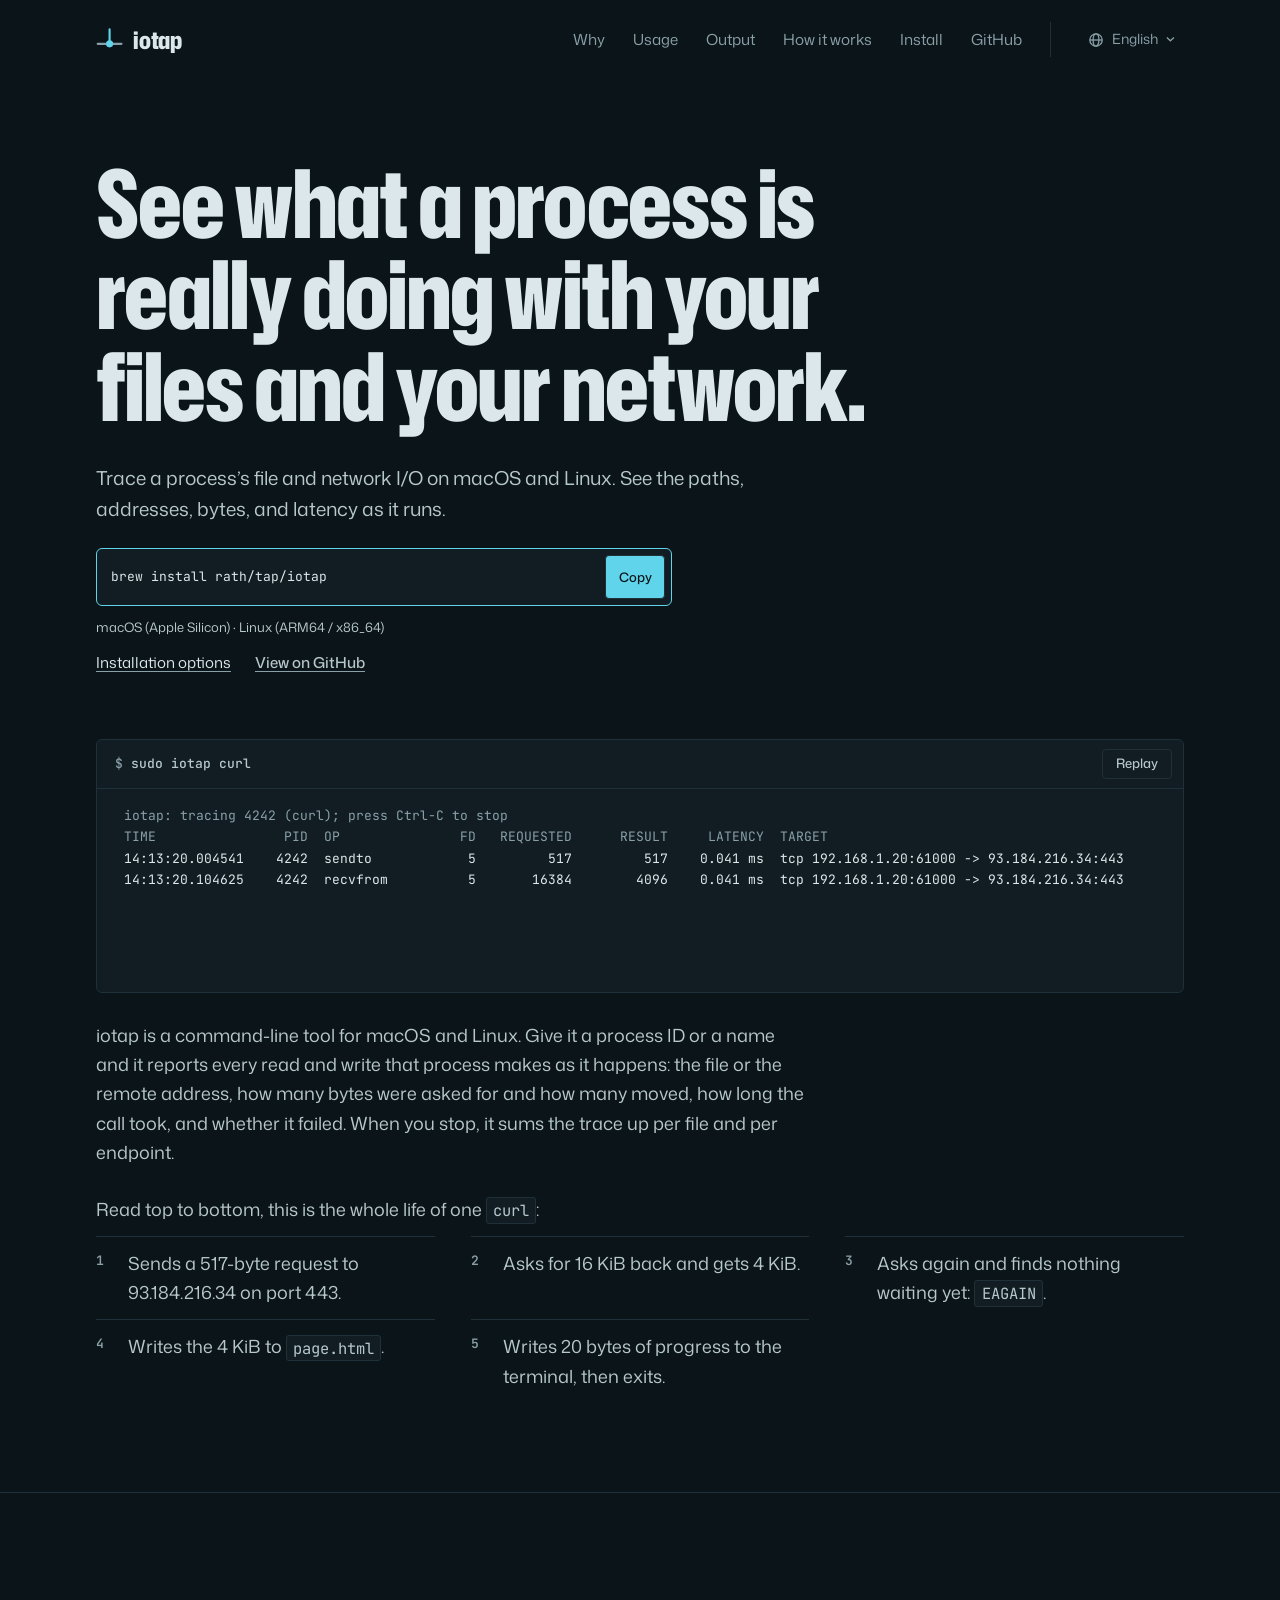
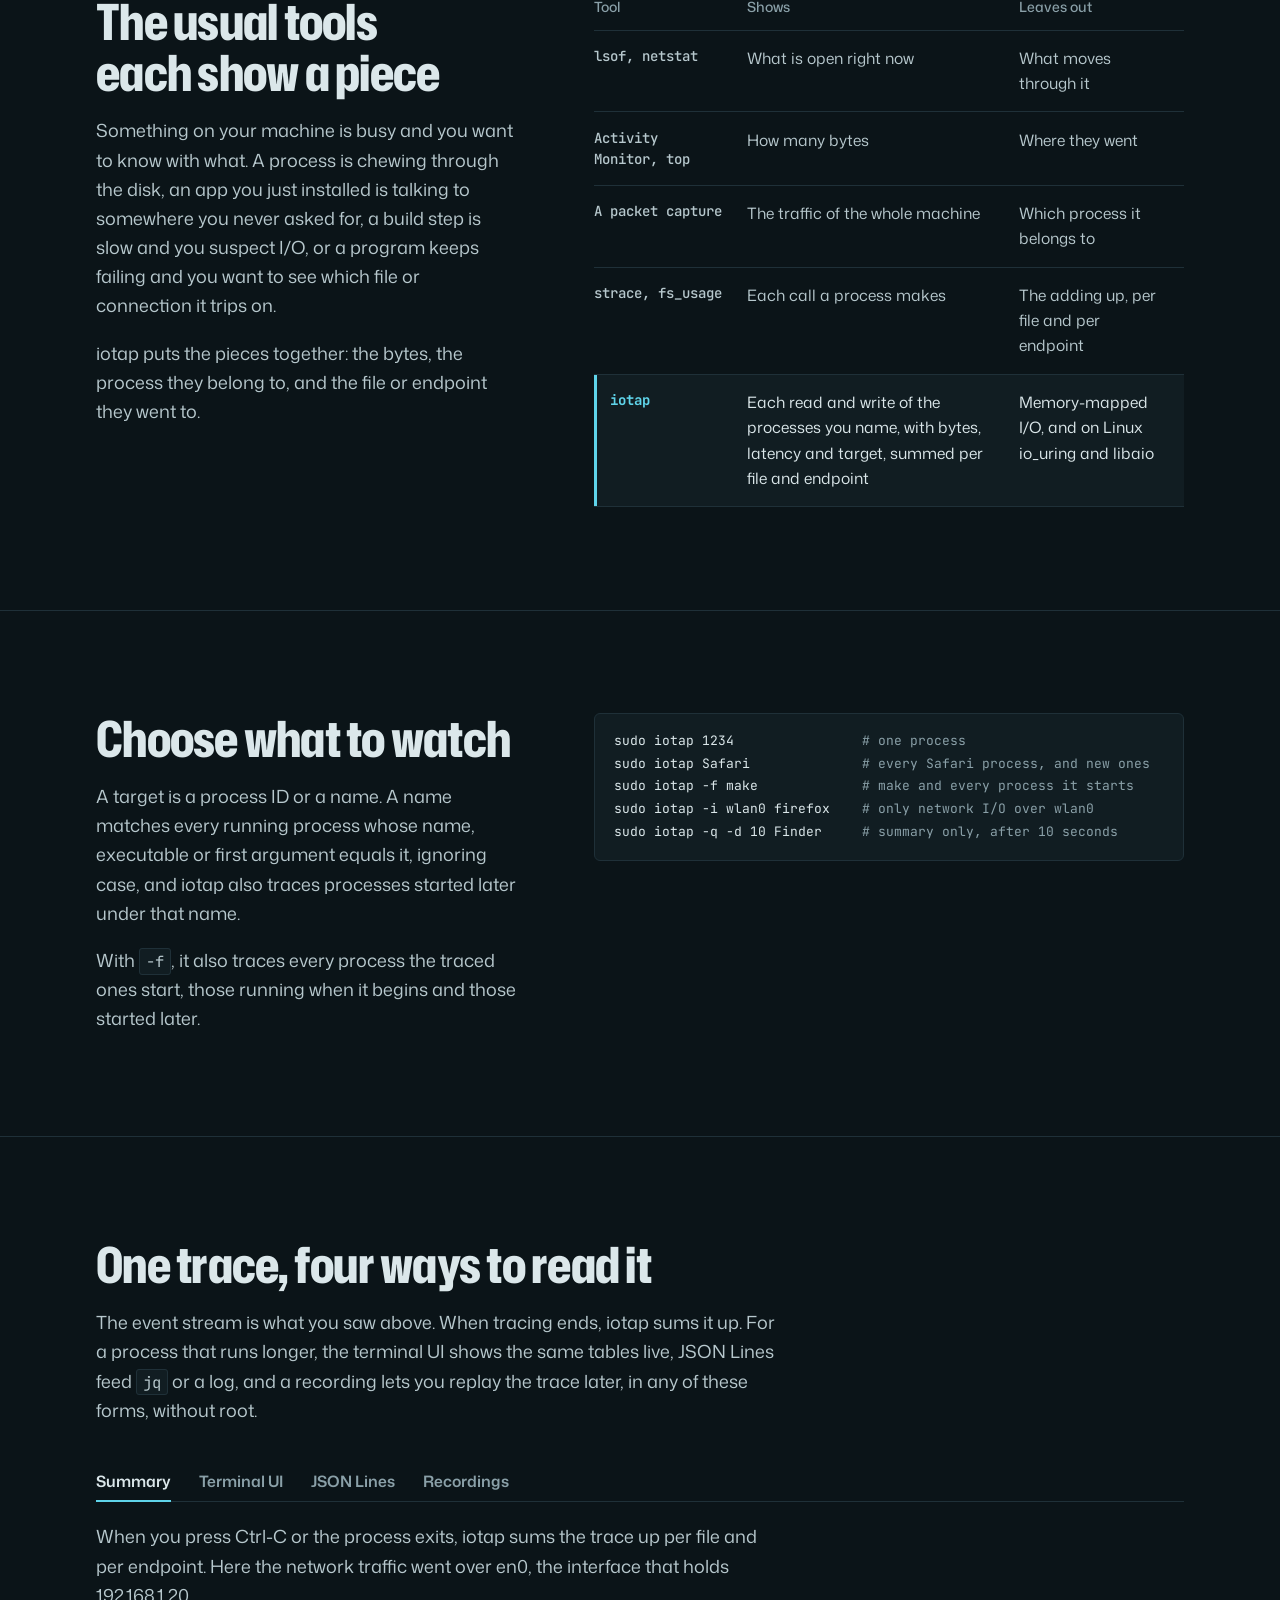
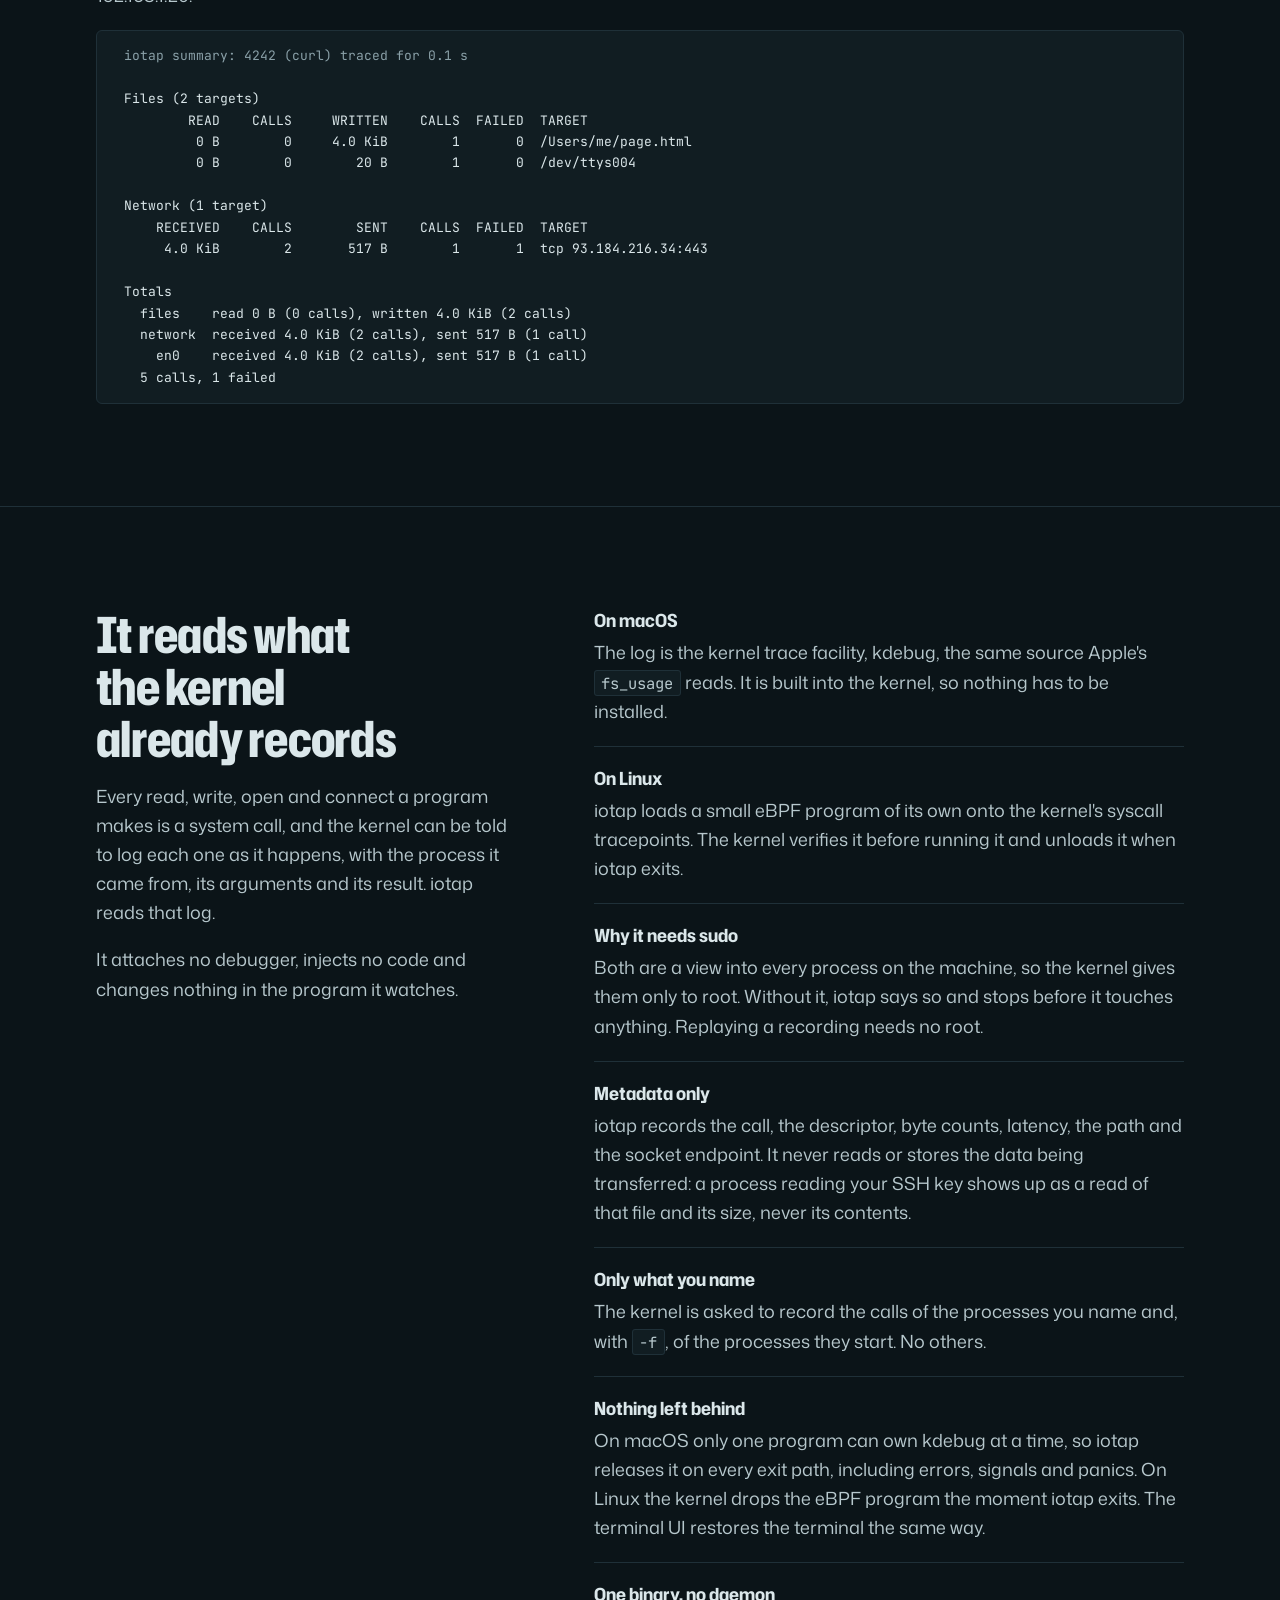
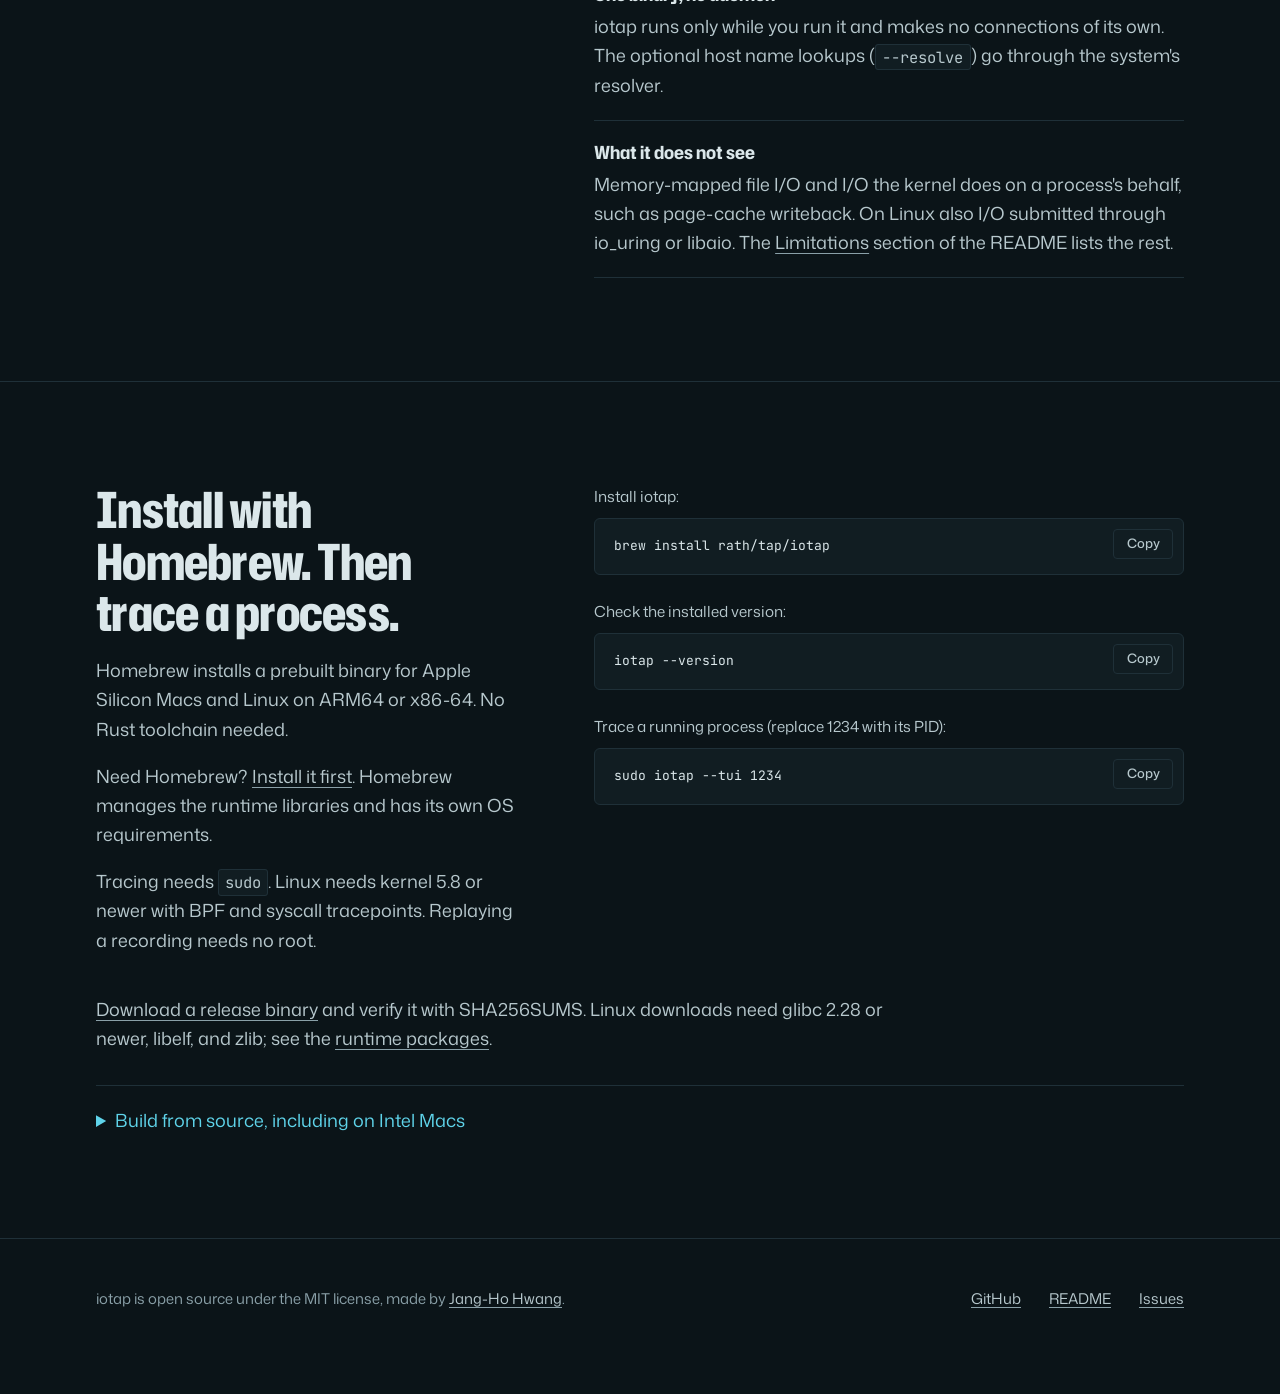
==== commit be797036: "feat(site): introduce Homebrew installation in the first screen - Add a copyable install command and" ====
--- a/docs/index.html
+++ b/docs/index.html
@@ -115,10 +115,17 @@
   <main id="main">
     <section class="wrap hero" aria-labelledby="title">
       <h1 id="title">See what a process is really doing with your files and your network.</h1>
-      <p class="lede">iotap is a command-line tool for macOS and Linux. Give it a process ID or a name and it reports every read and write that process makes as it happens: the file or the remote address, how many bytes were asked for and how many moved, how long the call took, and whether it failed. When you stop, it sums the trace up per file and per endpoint.</p>
-      <div class="actions">
-        <a class="btn" href="#install">Build it from source</a>
-        <a class="textlink" href="https://github.com/rath/iotap">View on GitHub</a>
+      <p class="lede">Trace a process’s file and network I/O on macOS and Linux. See the paths, addresses, bytes, and latency as it runs.</p>
+      <div class="quick-install">
+        <div class="cmd has-copy install-command">
+          <pre id="brew-hero"><code>brew install rath/tap/iotap</code></pre>
+          <button class="ghost" type="button" data-copy="brew-hero" data-copied="Copied" aria-label="Copy Homebrew install command">Copy</button>
+        </div>
+        <p class="install-platforms">macOS (Apple Silicon) · Linux (ARM64 / x86_64)</p>
+        <div class="install-links">
+          <a href="#install">Installation options</a>
+          <a class="textlink" href="https://github.com/rath/iotap">View on GitHub</a>
+        </div>
       </div>
 
       <figure class="trace" id="trace">
@@ -138,6 +145,7 @@
         </div>
       </figure>
 
+      <p class="trace-context">iotap is a command-line tool for macOS and Linux. Give it a process ID or a name and it reports every read and write that process makes as it happens: the file or the remote address, how many bytes were asked for and how many moved, how long the call took, and whether it failed. When you stop, it sums the trace up per file and per endpoint.</p>
       <p class="story-lead">Read top to bottom, this is the whole life of one <code>curl</code>:</p>
       <ol class="story">
         <li tabindex="0" data-call="1">Sends a 517-byte request to 93.184.216.34 on port 443.</li>
@@ -351,28 +359,58 @@
     </section>
 
     <section class="sec" id="install" aria-labelledby="install-title">
-      <div class="wrap grid">
-        <div class="say">
-          <h2 id="install-title">Build it, then run it with sudo</h2>
-          <p>iotap builds from source with Cargo. It runs on macOS, and on Linux 5.8 or later on 64-bit Arm or x86-64 with BPF and syscall tracepoints, as distribution kernels have them.</p>
-          <p>To build you need Rust 1.98.1, which <code>rust-toolchain.toml</code> selects. On macOS, add the Xcode Command Line Tools. On Linux, add clang, make, pkg-config, a C compiler, and the libelf and zlib development files.</p>
-        </div>
-        <div>
-          <p class="note">On Debian and Ubuntu, install what the Linux build needs first:</p>
-          <div class="cmd has-copy">
-            <pre id="apt-cmd"><code>sudo apt install build-essential clang pkg-config \
+      <div class="wrap">
+        <div class="grid">
+          <div class="say">
+            <h2 id="install-title">Install with Homebrew. Then trace a process.</h2>
+            <p>Homebrew installs a prebuilt binary for Apple Silicon Macs and Linux on ARM64 or x86-64. No Rust toolchain needed.</p>
+            <p>Need Homebrew? <a href="https://brew.sh/">Install it first</a>. Homebrew manages the runtime libraries and has its own OS requirements.</p>
+            <p>Tracing needs <code>sudo</code>. Linux needs kernel 5.8 or newer with BPF and syscall tracepoints. Replaying a recording needs no root.</p>
+          </div>
+          <div>
+            <p class="note">Install iotap:</p>
+            <div class="cmd has-copy">
+              <pre id="brew-cmd"><code>brew install rath/tap/iotap</code></pre>
+              <button class="ghost" type="button" data-copy="brew-cmd" data-copied="Copied">Copy</button>
+            </div>
+            <p class="note">Check the installed version:</p>
+            <div class="cmd has-copy">
+              <pre id="version-cmd"><code>iotap --version</code></pre>
+              <button class="ghost" type="button" data-copy="version-cmd" data-copied="Copied">Copy</button>
+            </div>
+            <p class="note">Trace a running process (replace 1234 with its PID):</p>
+            <div class="cmd has-copy">
+              <pre id="run-cmd"><code>sudo iotap --tui 1234</code></pre>
+              <button class="ghost" type="button" data-copy="run-cmd" data-copied="Copied">Copy</button>
+            </div>
+          </div>
+        </div>
+        <p class="download-note"><a href="https://github.com/rath/iotap/releases/latest">Download a release binary</a> and verify it with SHA256SUMS. Linux downloads need glibc 2.28 or newer, libelf, and zlib; see the <a href="https://github.com/rath/iotap#install-and-update">runtime packages</a>.</p>
+        <details class="source-install" id="source">
+          <summary>Build from source, including on Intel Macs</summary>
+          <div class="grid">
+            <div class="say">
+              <p>Source builds support macOS and Linux on 64-bit Arm or x86-64.</p>
+              <p>To build you need Rust 1.98.1, which <code>rust-toolchain.toml</code> selects. On macOS, add the Xcode Command Line Tools. On Linux, add clang, make, pkg-config, a C compiler, and the libelf and zlib development files.</p>
+            </div>
+            <div>
+              <p class="note">On Debian and Ubuntu, install the build dependencies first:</p>
+              <div class="cmd has-copy">
+                <pre id="apt-cmd"><code>sudo apt install build-essential clang pkg-config \
   libelf-dev zlib1g-dev</code></pre>
-            <button class="ghost" type="button" data-copy="apt-cmd" data-copied="Copied">Copy</button>
-          </div>
-          <p class="note">Then build it and trace a process:</p>
-          <div class="cmd has-copy">
-            <pre id="build-cmd"><code>git clone https://github.com/rath/iotap.git
+                <button class="ghost" type="button" data-copy="apt-cmd" data-copied="Copied">Copy</button>
+              </div>
+              <p class="note">Then build and trace a running process:</p>
+              <div class="cmd has-copy">
+                <pre id="build-cmd"><code>git clone https://github.com/rath/iotap.git
 cd iotap
-cargo build --release
-sudo ./target/release/iotap curl</code></pre>
-            <button class="ghost" type="button" data-copy="build-cmd" data-copied="Copied">Copy</button>
-          </div>
-        </div>
+cargo build --release --locked
+sudo ./target/release/iotap 1234</code></pre>
+                <button class="ghost" type="button" data-copy="build-cmd" data-copied="Copied">Copy</button>
+              </div>
+            </div>
+          </div>
+        </details>
       </div>
     </section>
   </main>
--- a/docs/assets/site.css
+++ b/docs/assets/site.css
@@ -400,6 +400,53 @@
   font-weight: 500;
 }
 
+.quick-install {
+  max-width: 36rem;
+  margin-top: 1.5rem;
+}
+
+.install-platforms {
+  margin: 0.7rem 0 0;
+  color: var(--soft);
+  font-size: 0.8125rem;
+}
+
+.install-links {
+  display: flex;
+  flex-wrap: wrap;
+  gap: 0.5rem 1.5rem;
+  margin-top: 0.8rem;
+  font-size: 0.9375rem;
+}
+
+.trace-context {
+  max-width: 65ch;
+  margin-top: 1.75rem;
+  color: var(--soft);
+}
+
+.download-note {
+  max-width: 75ch;
+  margin: 2.5rem 0 0;
+  color: var(--soft);
+}
+
+.source-install {
+  margin-top: 2rem;
+  padding-top: 1.25rem;
+  border-top: 1px solid var(--rule);
+}
+
+.source-install > summary {
+  width: fit-content;
+  color: var(--tap);
+  cursor: pointer;
+}
+
+.source-install > .grid {
+  margin-top: 1.5rem;
+}
+
 /* The trace: terminal output, set directly on the page */
 
 .trace {
@@ -752,6 +799,33 @@
     position: static;
     margin: 0 0 0.75rem 1.15rem;
   }
+}
+
+/* Keep the short installation command and its action together on small screens. */
+.install-command {
+  display: flex;
+  align-items: center;
+  border-color: var(--tap);
+}
+
+.install-command.has-copy pre {
+  flex: 1;
+  min-width: 0;
+  padding: 1rem 0.85rem;
+}
+
+.install-command .ghost {
+  position: static;
+  flex: none;
+  min-height: 2.75rem;
+  margin: 0.35rem 0.35rem 0.35rem 0;
+  padding-inline: 0.8rem;
+  color: var(--glass);
+  background: var(--tap);
+}
+
+.install-command .ghost:hover {
+  background: #8de3f3;
 }
 
 /* Tabs over the ways to read a trace */
